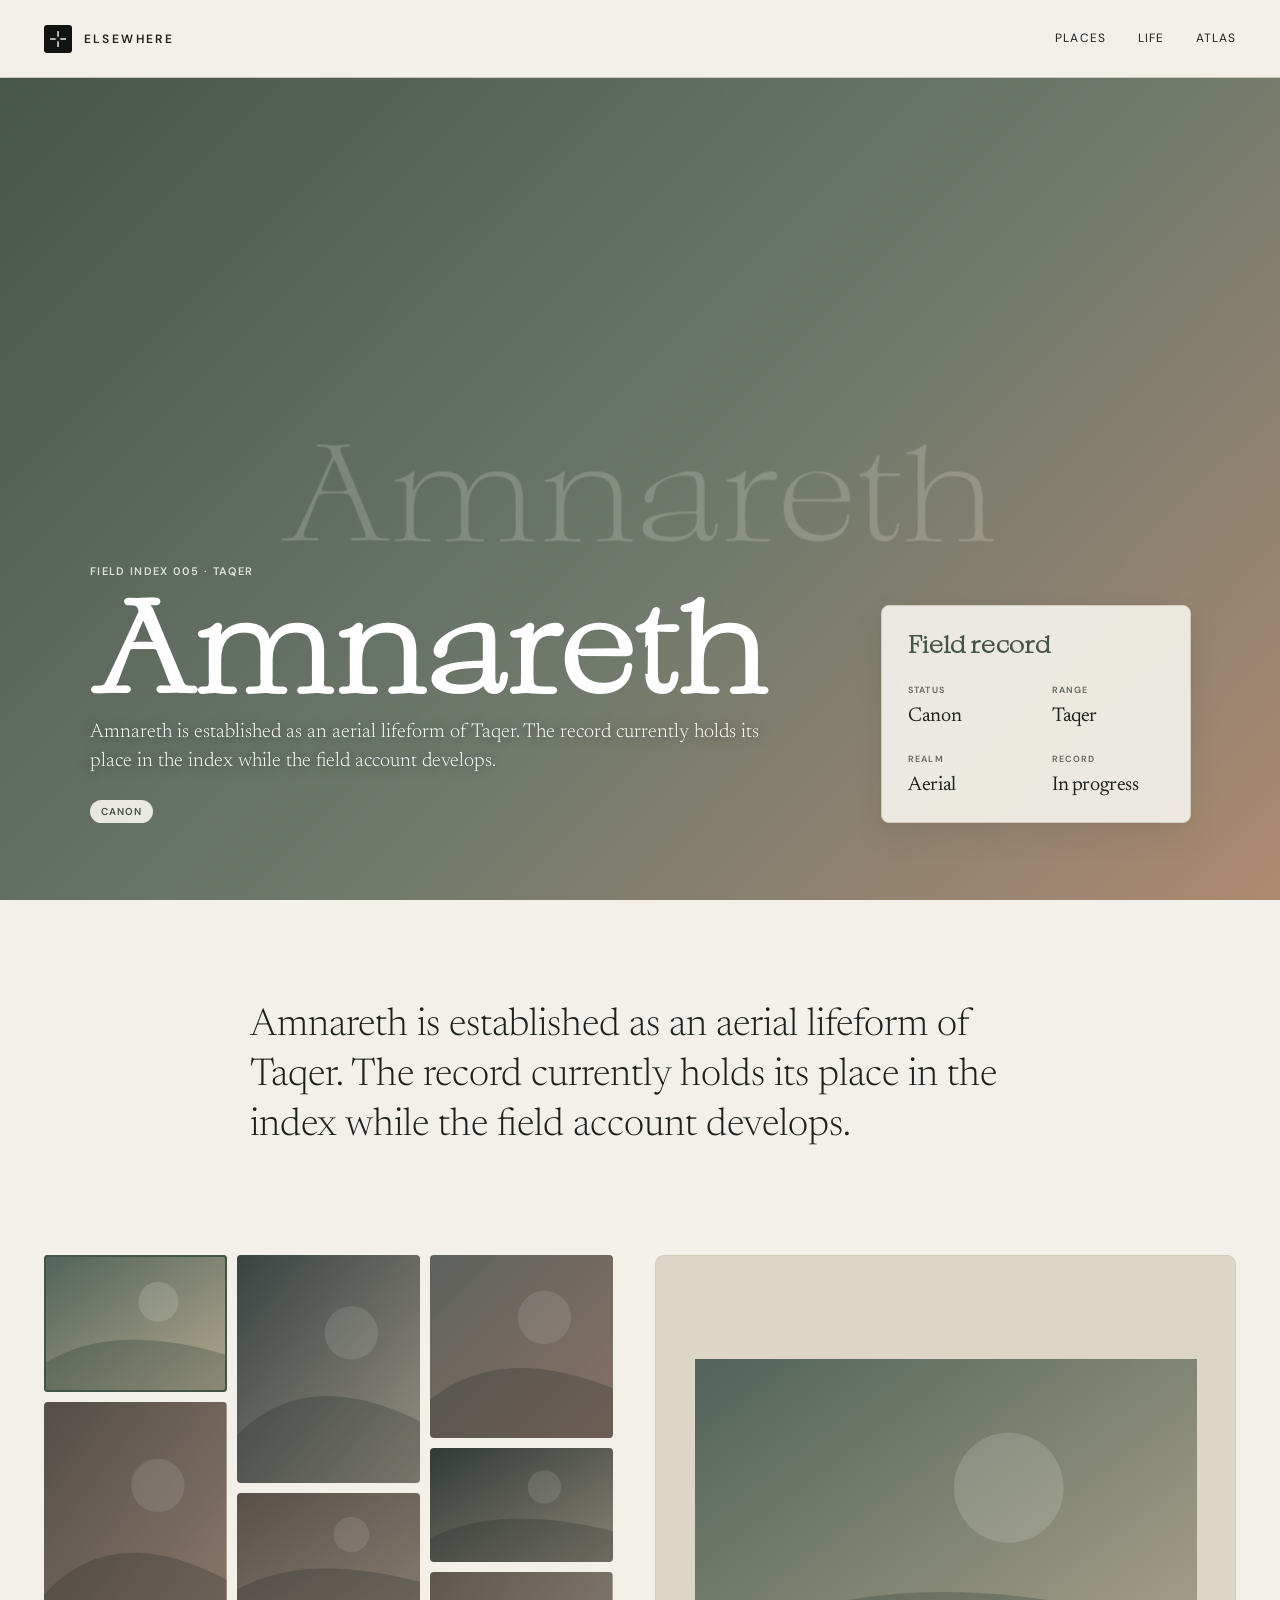
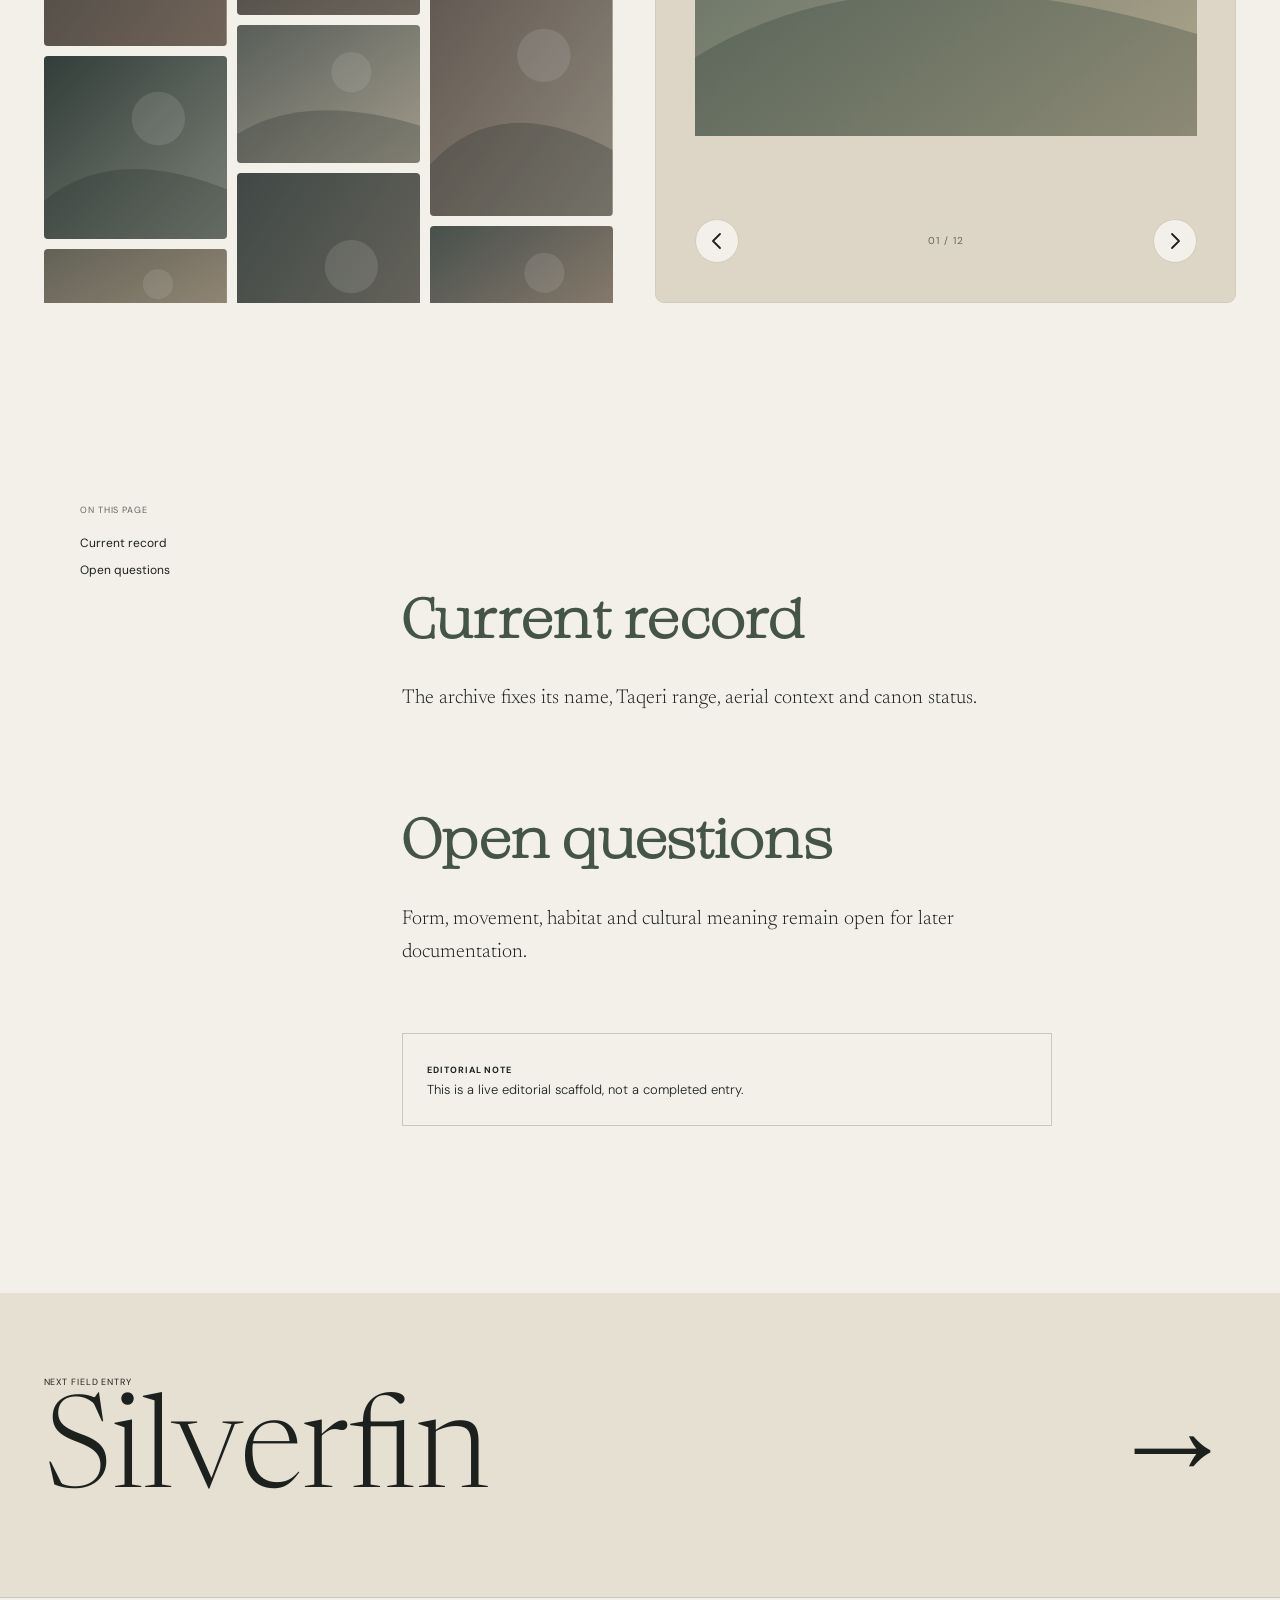
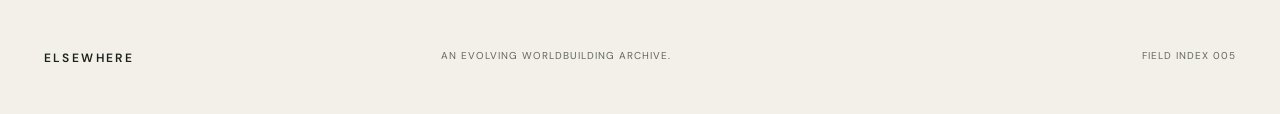
==== articles/amnareth.html @ e6b13671 "Populate Tharven image gallery" ====
<!doctype html><html lang="en"><head><meta charset="utf-8"><meta name="viewport" content="width=device-width, initial-scale=1"><meta name="description" content="Amnareth — a field entry from Elsewhere."><title>Amnareth — Elsewhere</title><link rel="stylesheet" href="../assets/styles.css?v=19"><script src="../assets/site.js?v=17" defer></script></head><body class="article-page"><header class="site-header"><a class="wordmark" href="../index.html" aria-label="Elsewhere home"><span class="wordmark-mark"><img src="../assets/images/elsewhere-coordinate-logo-dark.png" alt=""></span><span>Elsewhere</span></a><button class="menu-button" type="button" aria-expanded="false" aria-controls="site-nav">Explore</button><nav id="site-nav" aria-label="Primary navigation"><a href="../index.html#places">Places</a><a href="../index.html#life">Life</a><a href="../index.html#atlas">Atlas</a></nav></header><main><header class="article-hero"><div><p class="eyebrow">Field index 005 · Taqer</p><h1>Amnareth</h1><span class="record-status">Canon</span></div><dl class="article-facts"><div><dt>Status</dt><dd>Canon</dd></div><div><dt>Range</dt><dd>Taqer</dd></div><div><dt>Realm</dt><dd>Aerial</dd></div><div><dt>Record</dt><dd>In progress</dd></div></dl></header><figure class="article-lead article-lead--placeholder"><span>Amnareth</span></figure><article class="article-body"><aside class="article-toc"><p>On this page</p><a href="#record">Current record</a><a href="#open">Open questions</a></aside><div class="article-prose"><p class="lede">Amnareth is established as an aerial lifeform of Taqer. The record currently holds its place in the index while the field account develops.</p><h2 id="record">Current record</h2><p>The archive fixes its name, Taqeri range, aerial context and canon status.</p><h2 id="open">Open questions</h2><p>Form, movement, habitat and cultural meaning remain open for later documentation.</p><p class="editorial-note"><strong>Editorial note</strong><br>This is a live editorial scaffold, not a completed entry.</p></div></article><nav class="article-next" aria-label="Next article"><span>Next field entry</span><a href="silverfin.html">Silverfin <i>→</i></a></nav></main><footer><a class="wordmark" href="../index.html">Elsewhere</a><p>An evolving worldbuilding archive.</p><p>Field index 005</p></footer></body></html>
---- assets/styles.css ----
@import url('https://fonts.googleapis.com/css2?family=DM+Sans:wght@400;500;600&family=Newsreader:ital,opsz,wght@0,6..72,300;0,6..72,400;0,6..72,500;0,6..72,700;1,6..72,700&display=swap');

@font-face { font-family:'Aujournuit'; src:url('fonts/Aujournuit-Airy.woff2') format('woff2'); font-style:normal; font-weight:400; font-display:swap; }

:root { --paper:#f2f0e9; --ink:#1d211e; --muted:#62675f; --rule:#c8c8bd; --moss:#445447; --moss-card:#536458; --moss-border:#718076; --warm-white:#f4f1e8; --cream:#e6e0d2; --cream-border:#d2ccbd; --display:'Aujournuit', 'Newsreader', Georgia, serif; --serif:'Newsreader', Georgia, serif; --sans:'DM Sans', Arial, sans-serif; }
* { box-sizing:border-box; }
html { scroll-behavior:smooth; }
body { margin:0; background:var(--paper); color:var(--ink); font-family:var(--sans); font-size:15px; line-height:1.55; }
main { position:relative; isolation:isolate; }
main > section:not(.hero) { position:relative; z-index:1; }
a { color:inherit; text-decoration:none; }
img { width:100%; height:100%; object-fit:cover; display:block; }
.site-header { height:78px; display:flex; align-items:center; justify-content:space-between; padding:0 3.4vw; border-bottom:1px solid var(--rule); position:sticky; top:0; z-index:20; background:rgba(242,240,233,.94); backdrop-filter:blur(12px); -webkit-backdrop-filter:blur(12px); }
.wordmark { font:500 27px/1 var(--serif); letter-spacing:-.04em; }
.site-header .wordmark { display:inline-flex; align-items:center; gap:12px; font:600 12px/1 var(--sans); letter-spacing:.2em; text-transform:uppercase; }
.wordmark-mark { width:28px; height:28px; flex:none; border-radius:3px; overflow:hidden; }
.site-header .wordmark img { width:100%; height:100%; object-fit:cover; }
.site-header nav { display:flex; gap:2rem; font-size:12px; text-transform:uppercase; letter-spacing:.09em; }
.site-header nav a:hover { opacity:.55; }
.menu-button { display:none; background:none; border:0; font:500 12px var(--sans); text-transform:uppercase; letter-spacing:.08em; }
.hero { height:calc(100vh - 78px); display:grid; grid-template-columns:min(58vw, calc(66.6667vh - 52px)) 1fr; grid-template-rows:1fr auto; position:sticky; top:78px; z-index:0; }
.hero-image { grid-row:1 / 3; margin:0; height:calc(100vh - 78px); overflow:hidden; }
.hero-image img { object-position:center 52%; filter:saturate(.78) contrast(.95) blur(var(--hero-image-blur,0px)); transform:translate3d(0,var(--hero-image-y,0),0) scale(1.06); transform-origin:center; will-change:transform,filter; }
.hero-copy { padding:10vh 6vw 5vh; align-self:center; transform:translate3d(0,var(--hero-text-y,0),0); will-change:transform; }
.eyebrow,.section-number { font-size:11px; font-weight:600; letter-spacing:.12em; text-transform:uppercase; }
h1,h2,h3 { font-family:var(--display); font-weight:700; letter-spacing:normal; color:var(--moss); }
blockquote { font-family:var(--serif); font-weight:300; letter-spacing:-.035em; }
.hero h1 { font-size:clamp(58px,6.3vw,104px); line-height:.9; margin:.45em 0 .35em; }
.dek { font:300 clamp(20px,2vw,27px)/1.35 var(--serif); max-width:22em; color:#454b45; }
.text-link { display:inline-block; margin-top:1.5rem; padding-bottom:5px; border-bottom:1px solid currentColor; font-size:12px; text-transform:uppercase; letter-spacing:.09em; }
.text-link span { margin-left:1.5rem; }
.image-note { margin:0; position:absolute; bottom:25px; left:25px; color:#fff; font-size:10px; line-height:1.5; letter-spacing:.1em; text-transform:uppercase; text-shadow:0 1px 8px #0008; transform:translate3d(0,var(--hero-image-y,0),0); will-change:transform; }
.ruled-section { margin:0 3.4vw; border-top:1px solid var(--rule); isolation:isolate; }
.ruled-section::before { content:''; position:absolute; inset:0 -3.4vw; background:var(--paper); z-index:-1; }
.intro { padding:10vw 0; display:grid; grid-template-columns:1fr 2fr 1fr; gap:5vw; }
.intro { color:var(--warm-white); border-color:rgba(244,241,232,.25); }
.intro::before { background:var(--moss); }
.intro h2 { color:var(--warm-white); border-left:1px solid rgba(244,241,232,.35); padding-left:clamp(20px,2.2vw,36px); }
.intro .section-number { color:rgba(244,241,232,.68); }
.intro h2,.section-heading h2 { font-size:clamp(44px,5vw,76px); line-height:1; margin:0 0 2rem; }
.intro-copy p { max-width:36em; font:300 22px/1.5 var(--serif); }
.fact-list { align-self:start; position:sticky; top:110px; background:var(--cream); padding:30px; display:grid; gap:28px; border:1px solid var(--cream-border); border-radius:8px; box-shadow:0 12px 32px rgba(29,33,30,.08),0 2px 6px rgba(29,33,30,.04); }
.fact-list::before { content:'World in brief'; font-size:9px; font-weight:600; letter-spacing:.13em; text-transform:uppercase; color:var(--muted); margin-bottom:4px; }
.fact-list div { display:block; }
.fact-list span { display:block; color:var(--muted); font-size:9px; text-transform:uppercase; letter-spacing:.12em; margin-bottom:3px; }
.fact-list strong { display:block; font:400 25px/1.1 var(--serif); letter-spacing:-.025em; }
.intro .fact-list { background:var(--moss-card); border-color:var(--moss-border); box-shadow:0 16px 36px rgba(20,26,22,.24),0 2px 7px rgba(20,26,22,.14); }
.intro .fact-list::before,.intro .fact-list span { color:rgba(244,241,232,.65); }
.intro .fact-list strong { color:var(--warm-white); }
.places,.field-index { padding:8vw 0 10vw; }
.section-heading { display:grid; grid-template-columns:1fr 3fr; margin-bottom:5vw; }
.section-heading h2 { max-width:9em; }
.section-heading > h2,.section-heading-copy > h2 { border-left:1px solid var(--rule); padding-left:clamp(20px,2.2vw,36px); }
.section-heading-copy > p { max-width:38em; margin:0; color:var(--muted); font:300 19px/1.5 var(--serif); }
.place-grid { display:grid; grid-template-columns:1.15fr .85fr 1fr; gap:2vw; align-items:start; }
.place-card:nth-child(2) { margin-top:8vw; }
.place-card:nth-child(3) { margin-top:3vw; }
.placeholder-landscape,.placeholder-fauna { background-color:#8f9489; overflow:hidden; position:relative; }
.placeholder-landscape { aspect-ratio:4/5; }
.place-image { aspect-ratio:4/5; overflow:hidden; }
.place-image img { width:100%; height:100%; object-fit:cover; transition:transform .55s cubic-bezier(.22,.61,.36,1),filter .45s ease; }
.place-image--orra img { object-position:64% center; }
.place-image--taqer img { object-position:68% center; }
.place-image--namarain img { object-position:center; }
@media (hover:hover) {
  .place-card:is(:hover,:focus-within) .place-image img { transform:scale(1.05); }
  .place-grid:has(.place-card:is(:hover,:focus-within)) .place-card:not(:is(:hover,:focus-within)) .place-image img { filter:grayscale(1); }
}
.placeholder-landscape:after,.placeholder-fauna:after { content:'Image forthcoming'; position:absolute; right:13px; bottom:11px; color:#fff; font-size:9px; text-transform:uppercase; letter-spacing:.13em; }
.placeholder-landscape--coast { background:linear-gradient(165deg,#afb8b2 0 42%,#4d655e 43% 57%,#7d8b83 58% 64%,#3f5551 65%); }
.placeholder-landscape--flood { background:linear-gradient(175deg,#b5ad92 0 47%,#747c64 48% 58%,#a0a68b 59% 66%,#5d7069 67%); }
.placeholder-landscape--plateau { background:linear-gradient(160deg,#c3ab91 0 45%,#8b6049 46% 70%,#594a3e 71%); }
.card-meta { display:flex; justify-content:space-between; margin-top:14px; font-size:9px; text-transform:uppercase; letter-spacing:.12em; color:var(--muted); }
.place-card h3 { font-size:clamp(38px,4vw,58px); margin:.3em 0 .12em; }
.place-card p { color:var(--muted); max-width:30em; }
.feature { display:grid; grid-template-columns:1.4fr 1fr; min-height:78vh; margin:0; background:var(--paper); }
.feature::before { display:none; }
.feature-image { min-height:660px; overflow:hidden; }
.feature-image img { width:100%; height:100%; object-fit:cover; object-position:center; filter:blur(var(--feature-image-blur,6px)); transform:scale(1.02); transform-origin:center; will-change:filter; }
.feature-copy { padding:8vw 7vw; align-self:center; }
.feature h2 { font-size:clamp(70px,8vw,130px); line-height:.8; margin:.35em 0 .2em; }
.pronunciation { font:300 18px var(--serif); color:var(--muted); }
.pronunciation span { padding:0 .4em; }
.feature-copy > p:not(.eyebrow):not(.pronunciation) { font:300 21px/1.5 var(--serif); max-width:26em; }
.index-list { border-top:1px solid var(--ink); }
.index-list a { display:grid; grid-template-columns:54px 72px 1.2fr 1fr 70px; gap:1rem; padding:14px 0; border-bottom:1px solid var(--rule); align-items:center; }
.index-list a:hover strong { padding-left:10px; }
.index-list strong { font:400 34px/1 var(--display); transition:padding .2s; }
.index-list span,.index-list i { font-size:10px; text-transform:uppercase; letter-spacing:.1em; color:var(--muted); font-style:normal; }
.index-list .index-thumb { width:72px; aspect-ratio:4/3; overflow:hidden; border:1px solid var(--cream-border); border-radius:3px; background:var(--cream); }
.index-list .index-thumb img { display:block; width:100%; height:100%; object-fit:cover; object-position:center; }
.index-list .index-thumb--placeholder { background:linear-gradient(135deg,rgba(63,79,67,.14),rgba(63,79,67,.035) 52%,rgba(183,102,73,.11)); }
.index-list i { text-align:right; }
.index-list .status { justify-self:end; display:inline-flex; align-items:center; justify-content:center; min-width:62px; padding:6px 10px 5px; border-radius:999px; color:var(--warm-white); font-size:9px; font-weight:600; line-height:1; letter-spacing:.1em; }
.status--canon { background:var(--moss); }
.status--beta { background:#b76649; }
.quote-section { background:var(--moss); color:#f3f0e7; text-align:center; padding:14vw 10vw; }
.quote-section blockquote { font-size:clamp(42px,6vw,84px); line-height:1.04; max-width:15em; margin:0 auto; }
.quote-section p { margin-top:3rem; font-size:10px; text-transform:uppercase; letter-spacing:.14em; opacity:.6; }
footer { position:relative; z-index:2; padding:50px 3.4vw; border-top:1px solid var(--rule); display:grid; grid-template-columns:1fr 1fr 1fr; align-items:end; background:var(--paper); }
footer .wordmark { font:600 12px/1 var(--sans); letter-spacing:.2em; text-transform:uppercase; }
footer p { margin:0; font-size:10px; text-transform:uppercase; letter-spacing:.1em; color:var(--muted); }
footer p:last-child { text-align:right; }

.article-hero { padding:9vw 12vw 5vw; display:grid; grid-template-columns:minmax(0,1.7fr) minmax(260px,1fr); align-items:end; gap:6vw; }
.article-hero h1 { margin:.1em 0 0; font-size:clamp(76px,9vw,146px); line-height:.82; }
.article-facts { margin:0; padding:26px; display:grid; grid-template-columns:repeat(2,minmax(0,1fr)); gap:26px 32px; background:var(--cream); border:1px solid var(--cream-border); border-radius:8px; box-shadow:0 12px 32px rgba(29,33,30,.08),0 2px 6px rgba(29,33,30,.04); }
.article-facts::before { content:'Field record'; grid-column:1 / -1; margin-bottom:2px; color:var(--moss); font:700 24px/1 var(--display); letter-spacing:normal; text-transform:none; }
.article-facts div { min-height:0; padding:0; display:flex; flex-direction:column; gap:7px; }
.article-facts dt { color:var(--muted); font-size:9px; font-weight:600; letter-spacing:.12em; text-transform:uppercase; }
.article-facts dd { margin:0; font:400 20px/1.1 var(--serif); letter-spacing:-.02em; }
.article-lead { position:relative; margin:0 3.4vw; height:auto; aspect-ratio:3/2; overflow:hidden; }
.article-lead img { width:100%; height:100%; object-fit:cover; }
.article-lead figcaption { position:absolute; left:15px; bottom:12px; color:#fff; text-transform:uppercase; font-size:9px; letter-spacing:.12em; }
.article-page main > .creature-hero { position:sticky; top:78px; z-index:0; height:calc(100vh - 78px); min-height:calc(100vh - 78px); overflow:hidden; background:var(--moss); color:#fff; }
.creature-hero .article-lead { position:absolute; inset:0; width:100%; height:100%; margin:0; aspect-ratio:auto; }
.creature-hero .article-lead img { filter:brightness(.58) saturate(.84) blur(var(--creature-image-blur,0px)); transform:translate3d(0,var(--creature-image-y,0),0) scale(1.06); transform-origin:center; will-change:transform,filter; }
.creature-hero .article-lead--placeholder { min-height:0; filter:blur(var(--creature-image-blur,0px)); transform:translate3d(0,var(--creature-image-y,0),0) scale(1.06); will-change:transform,filter; }
.creature-hero .article-lead figcaption { left:auto; right:3.4vw; bottom:20px; z-index:2; text-shadow:0 1px 8px #0008; }
.creature-hero .article-hero { position:absolute; inset:auto 7vw 6vw; z-index:2; padding:0; grid-template-columns:minmax(0,1.5fr) minmax(260px,.65fr); color:#fff; transform:translate3d(0,var(--creature-text-y,0),0); will-change:transform; }
.creature-hero .article-hero h1 { color:#fff; font-size:clamp(76px,10vw,160px); }
.creature-hero .article-hero .eyebrow { color:inherit; opacity:.8; }
.creature-hero .record-status { background:rgba(242,240,233,.94); color:var(--moss); }
.creature-hero .record-status--beta { background:#b76649; color:#fff; }
.creature-summary { max-width:38em; margin:1.25rem 0 0; font:300 20px/1.45 var(--serif); text-shadow:0 1px 12px #0008; }
.creature-hero .article-facts { background:rgba(242,240,233,.94); color:var(--ink); backdrop-filter:blur(12px); -webkit-backdrop-filter:blur(12px); }
.article-introduction { position:relative; z-index:1; padding:8vw 3.4vw 2vw; background:var(--paper); }
.article-introduction .lede { max-width:780px; margin:0 auto; text-align:left; font:300 clamp(28px,3vw,44px)/1.3 var(--serif); }
.sr-only { position:absolute!important; width:1px!important; height:1px!important; padding:0!important; margin:-1px!important; overflow:hidden!important; clip:rect(0,0,0,0)!important; white-space:nowrap!important; border:0!important; }
.article-gallery { position:relative; z-index:1; padding:6vw 3.4vw; background:var(--paper); }
.gallery-browser { height:min(72vh,760px); min-height:520px; display:grid; grid-template-columns:minmax(0,1fr) minmax(0,1fr); gap:2.4vw; }
.gallery-thumbnails { height:100%; padding-right:12px; overflow-x:hidden; overflow-y:auto; overscroll-behavior:contain; scrollbar-width:thin; scrollbar-color:var(--rule) transparent; }
.gallery-thumbnails-inner { columns:3 120px; column-gap:10px; }
.gallery-thumb { position:relative; width:100%; margin:0 0 10px; padding:0; display:block; break-inside:avoid; overflow:hidden; border:0; border-radius:4px; background:var(--cream); cursor:pointer; }
.gallery-thumb img { width:100%; height:auto; display:block; transition:filter .25s ease,transform .35s ease; }
.gallery-thumb[aria-pressed="false"] img { filter:saturate(.55) brightness(.84); }
.gallery-thumb[aria-pressed="true"] { outline:2px solid var(--moss); outline-offset:-2px; }
.gallery-thumb:hover img { filter:none; transform:scale(1.025); }
.gallery-thumb:focus-visible,.gallery-stage figcaption button:focus-visible { outline:2px solid var(--ink); outline-offset:2px; }
.gallery-stage { min-width:0; height:100%; margin:0; padding:clamp(18px,3vw,42px); display:grid; grid-template-rows:minmax(0,1fr) auto; gap:18px; overflow:hidden; border:1px solid var(--cream-border); border-radius:9px; background:#ddd6c6; }
.gallery-stage-image { min-height:0; display:flex; align-items:center; justify-content:center; overflow:hidden; }
.gallery-stage-image img { width:100%; height:100%; object-fit:contain; }
.gallery-stage figcaption { min-width:0; width:100%; display:grid; grid-template-columns:1fr auto 1fr; align-items:center; font-size:10px; letter-spacing:.1em; text-transform:uppercase; }
.gallery-position { justify-self:center; color:var(--muted); font-variant-numeric:tabular-nums; }
.gallery-stage figcaption button { width:44px; height:44px; padding:0; display:grid; place-items:center; border:1px solid var(--cream-border); border-radius:50%; background:var(--paper); color:var(--ink); cursor:pointer; }
.gallery-stage figcaption button:last-child { justify-self:end; }
.gallery-stage figcaption button svg { width:24px; height:24px; display:block; fill:none; stroke:currentColor; stroke-width:1.8; stroke-linecap:round; stroke-linejoin:round; }
.gallery-stage figcaption button:hover { background:var(--moss); color:#fff; }
.article-body { position:relative; z-index:1; max-width:none; margin:0; padding:9vw max(3vw,calc((100vw - 1120px)/2)) 12vw; display:grid; grid-template-columns:220px minmax(0,650px); gap:8vw; background:var(--paper); }
.article-toc { position:sticky; top:110px; align-self:start; display:flex; flex-direction:column; gap:.5rem; font-size:12px; }
.article-toc p { text-transform:uppercase; letter-spacing:.1em; font-size:9px; color:var(--muted); }
.article-prose { font:300 20px/1.65 var(--serif); }
.article-prose .lede { font-size:32px; line-height:1.35; }
.article-prose h2 { font-size:55px; margin:1.4em 0 .25em; }
.article-prose h3 { margin:2.2em 0 .35em; font:700 28px/1.1 var(--display); color:var(--moss); }
.article-prose ul { margin:1.2em 0 2em; padding-left:1.2em; }
.article-prose li { margin:.45em 0; }
.article-prose .pull-quote { margin:2.2em 0; padding-left:1.1em; border-left:1px solid var(--moss); font-size:32px; line-height:1.3; }

@media (prefers-reduced-motion:no-preference) {
  @view-transition { navigation:auto; }
  .index-list a[href^="articles/tharven.html"] .index-thumb img,
  .article-lead img { view-transition-name:tharven-image; }
  .index-list a[href^="articles/tharven.html"] strong,
  .article-hero h1 { view-transition-name:tharven-title; }
  .place-card--orra .place-image img,.place-page--orra .region-hero > img { view-transition-name:orra-image; }
  .place-card--orra h3,.place-page--orra .region-hero h1 { view-transition-name:orra-title; }
  .place-card--orra a > p,.place-page--orra .region-hero-copy > p:last-child { view-transition-name:orra-description; }
  .place-card--taqer .place-image img,.place-page--taqer .region-hero > img { view-transition-name:taqer-image; }
  .place-card--taqer h3,.place-page--taqer .region-hero h1 { view-transition-name:taqer-title; }
  .place-card--taqer a > p,.place-page--taqer .region-hero-copy > p:last-child { view-transition-name:taqer-description; }
  .place-card--namarain .place-image img,.place-page--namarain .region-hero > img { view-transition-name:namarain-image; }
  .place-card--namarain h3,.place-page--namarain .region-hero h1 { view-transition-name:namarain-title; }
  .place-card--namarain a > p,.place-page--namarain .region-hero-copy > p:last-child { view-transition-name:namarain-description; }
  ::view-transition-group(tharven-image) { animation-duration:.72s; animation-timing-function:cubic-bezier(.22,.72,.18,1); }
  ::view-transition-group(tharven-title) { animation-duration:.58s; animation-timing-function:cubic-bezier(.22,.72,.18,1); }
  ::view-transition-group(orra-image),::view-transition-group(taqer-image),::view-transition-group(namarain-image) { animation-duration:.82s; animation-timing-function:cubic-bezier(.22,.72,.18,1); }
  ::view-transition-group(orra-title),::view-transition-group(taqer-title),::view-transition-group(namarain-title) { animation-duration:.72s; animation-timing-function:cubic-bezier(.22,.72,.18,1); }
  ::view-transition-group(orra-description),::view-transition-group(taqer-description),::view-transition-group(namarain-description) { animation-duration:.64s; animation-timing-function:cubic-bezier(.22,.72,.18,1); }
  ::view-transition-old(root),::view-transition-new(root) { animation-duration:.38s; }
}
.article-prose blockquote { margin:2.5em 0; padding:0 0 0 1.2em; border-left:1px solid var(--ink); font-size:36px; line-height:1.25; }
.editorial-note { margin-top:4rem; padding:24px; border:1px solid var(--rule); font-family:var(--sans); font-size:13px; }
.editorial-note strong { text-transform:uppercase; letter-spacing:.1em; font-size:9px; }
.article-next { position:relative; z-index:1; padding:6vw 3.4vw; background:var(--cream); }
.article-next > span { text-transform:uppercase; letter-spacing:.1em; font-size:9px; }
.article-next a { display:flex; justify-content:space-between; font:300 clamp(60px,10vw,140px)/1 var(--serif); }
.article-next i { font-style:normal; }
.region-hero { position:sticky; top:78px; z-index:0; height:calc(100vh - 78px); min-height:calc(100vh - 78px); margin:0; overflow:hidden; background:var(--moss); color:var(--warm-white); }
.region-hero img { position:absolute; inset:0; filter:brightness(.62) saturate(.84) blur(var(--region-image-blur,0px)); transform:translate3d(0,var(--region-image-y,0),0) scale(1.06); transform-origin:center; will-change:transform,filter; }
.region-hero-copy { position:absolute; inset:auto 8vw 8vw; z-index:1; max-width:950px; color:#fff; transform:translate3d(0,var(--region-text-y,0),0); will-change:transform; }
.region-hero .eyebrow { color:inherit; opacity:.78; }
.region-hero h1 { margin:.08em 0 .16em; color:#fff; font-size:clamp(90px,15vw,220px); line-height:.78; }
.region-hero p:last-child { max-width:34em; font:300 22px/1.45 var(--serif); }
.region-body { position:relative; z-index:1; padding:9vw 8vw 12vw; background:var(--paper); }
.region-intro { display:grid; grid-template-columns:minmax(0,1.4fr) minmax(240px,.6fr); gap:9vw; align-items:start; }
.region-intro > div > p { max-width:35em; font:300 27px/1.5 var(--serif); }
.region-notes { padding:28px; border:1px solid var(--cream-border); border-radius:8px; background:var(--cream); box-shadow:0 12px 32px rgba(29,33,30,.06); }
.region-notes h2 { margin:0 0 1.2rem; font-size:30px; }
.region-notes dl { margin:0; display:grid; gap:1rem; }
.region-notes div { display:grid; grid-template-columns:100px 1fr; gap:1rem; }
.region-notes dt { color:var(--muted); font-size:10px; font-weight:600; letter-spacing:.1em; text-transform:uppercase; }
.region-notes dd { margin:0; font-family:var(--serif); font-size:18px; }
.region-index { margin-top:10vw; }
.region-index > p { font-size:10px; font-weight:600; letter-spacing:.12em; text-transform:uppercase; }
.region-index h2 { max-width:10em; margin:.2em 0 .7em; font-size:clamp(60px,8vw,120px); line-height:.85; }
.region-index-list { border-top:1px solid var(--ink); }
.region-index-list a { display:grid; grid-template-columns:70px 1fr auto; gap:1rem; align-items:center; padding:22px 0; border-bottom:1px solid var(--rule); }
.region-index-list strong { font:400 34px/1 var(--display); }
.region-index-list span { color:var(--muted); font-size:10px; letter-spacing:.1em; text-transform:uppercase; }
.region-feature { margin:9vw 0 0; display:grid; grid-template-columns:minmax(0,1.25fr) minmax(260px,.75fr); gap:5vw; align-items:center; }
.region-feature--reverse { grid-template-columns:minmax(260px,.75fr) minmax(0,1.25fr); }
.region-feature figure { margin:0; overflow:hidden; }
.region-feature img { width:100%; aspect-ratio:4/3; object-fit:cover; }
.region-feature h2 { margin:.15em 0 .35em; font-size:clamp(52px,7vw,105px); line-height:.88; }
.region-feature p { font:300 21px/1.55 var(--serif); }
.region-kicker { color:var(--muted); font:600 10px/1 var(--sans)!important; letter-spacing:.12em; text-transform:uppercase; }
.region-stat-grid { margin-top:3rem; display:grid; grid-template-columns:repeat(3,minmax(0,1fr)); border-top:1px solid var(--ink); }
.region-stat-grid div { padding:18px 12px 18px 0; border-bottom:1px solid var(--rule); }
.region-stat-grid span { display:block; color:var(--muted); font-size:10px; letter-spacing:.1em; text-transform:uppercase; }
.region-stat-grid strong { display:block; margin-top:.45rem; font:400 25px/1.1 var(--serif); }
.article-lead--placeholder { display:grid; place-items:center; min-height:46vw; background:linear-gradient(135deg,var(--moss),#6f7a6d 55%,#b28b72); color:var(--warm-white); }
.article-lead--placeholder span { font:400 clamp(54px,10vw,150px)/1 var(--display); opacity:.2; }
.record-status { display:inline-flex; margin-top:1.5rem; padding:7px 11px 6px; border-radius:999px; background:var(--moss); color:var(--warm-white); font:600 10px/1 var(--sans); letter-spacing:.1em; text-transform:uppercase; }
.record-status--beta { background:#b76649; }

@media (max-width:800px) {
  .site-header { height:64px; }
  .menu-button { display:block; }
  .site-header nav { display:none; position:absolute; top:64px; left:0; right:0; padding:25px 3.4vw; background:var(--paper); border-bottom:1px solid var(--rule); flex-direction:column; }
  .site-header nav.is-open { display:flex; }
  .hero { display:block; height:auto; top:64px; }
  .hero-image { height:62vh; min-height:470px; }
  .hero-image img,.hero-copy,.image-note { transform:none; will-change:auto; }
  .hero-image img { filter:saturate(.78) contrast(.95); }
  .hero-copy { padding:12vw 6vw 16vw; }
  .hero h1 { font-size:58px; }
  .image-note { top:calc(62vh - 55px); bottom:auto; }
  .intro,.section-heading,.feature,.article-hero,.article-body,.region-intro,.region-feature,.region-feature--reverse { grid-template-columns:1fr; }
  .intro { padding:18vw 0; }
  .intro .section-number { margin-bottom:2rem; }
  .fact-list { margin-top:3rem; }
  .fact-list { position:static; }
  .place-grid { grid-template-columns:1fr; gap:12vw; }
  .place-card:nth-child(n) { margin-top:0; }
  .placeholder-landscape,.place-image { aspect-ratio:4/4.5; }
  .feature-image { min-height:80vw; }
  .feature-image img { filter:none; transform:none; will-change:auto; }
  .feature-copy { padding:18vw 7vw; }
  .feature h2 { font-size:75px; }
  .index-list a { grid-template-columns:32px 56px 1fr auto; gap:.75rem; }
  .index-list .index-thumb { width:56px; }
  .index-list .index-meta { display:none; }
  .index-list strong { font-size:25px; }
  footer { grid-template-columns:1fr; gap:20px; }
  footer p:last-child { text-align:left; }
  .article-hero { padding:18vw 6vw 12vw; }
  .article-hero h1 { font-size:25vw; }
  .article-lead { height:auto; }
  .article-page main > .creature-hero { position:relative; top:auto; height:calc(100svh - 64px); min-height:680px; }
  .creature-hero .article-lead { height:100%; }
  .creature-hero .article-lead img,.creature-hero .article-lead--placeholder,.creature-hero .article-hero { transform:none; will-change:auto; }
  .creature-hero .article-lead img { filter:brightness(.58) saturate(.84); }
  .creature-hero .article-hero { inset:auto 6vw 7vw; padding:0; gap:1.5rem; }
  .creature-hero .article-hero h1 { font-size:21vw; }
  .creature-summary { font-size:17px; }
  .creature-hero .article-facts { padding:18px; gap:16px; }
  .article-introduction { padding:14vw 6vw 4vw; }
  .article-introduction .lede { font-size:28px; }
  .article-gallery { padding:12vw 6vw 16vw; }
  .gallery-browser { height:auto; min-height:0; grid-template-columns:1fr; }
  .gallery-thumbnails { height:38vh; order:2; }
  .gallery-thumbnails-inner { columns:4 90px; }
  .gallery-stage { height:58vh; min-height:420px; }
  .article-body { padding:15vw 7vw 22vw; }
  .article-toc { position:static; border-bottom:1px solid var(--rule); padding-bottom:2rem; }
  .article-prose .lede { font-size:27px; }
  .article-next { padding:12vw 6vw; }
  .region-hero { position:relative; top:auto; height:72vh; min-height:72vh; }
  .region-hero img,.region-hero-copy { transform:none; will-change:auto; }
  .region-hero img { filter:brightness(.62) saturate(.84); }
  .region-hero-copy { inset:auto 6vw 10vw; }
  .region-hero h1 { font-size:25vw; }
  .region-body { padding:16vw 7vw 22vw; }
  .region-feature--reverse figure { order:-1; }
  .region-stat-grid { grid-template-columns:1fr; }
  .region-index-list a { grid-template-columns:42px 1fr; }
  .region-index-list a span:last-child { display:none; }
}

@media (prefers-reduced-motion:reduce) { html { scroll-behavior:auto; } * { transition:none!important; } .hero-image img,.hero-copy,.image-note,.region-hero img,.region-hero-copy,.creature-hero .article-lead img,.creature-hero .article-lead--placeholder,.creature-hero .article-hero { transform:none!important; will-change:auto; } .hero-image img { filter:saturate(.78) contrast(.95)!important; } .region-hero img { filter:brightness(.62) saturate(.84)!important; } .creature-hero .article-lead img { filter:brightness(.58) saturate(.84)!important; } .feature-image img { filter:none!important; will-change:auto; } }
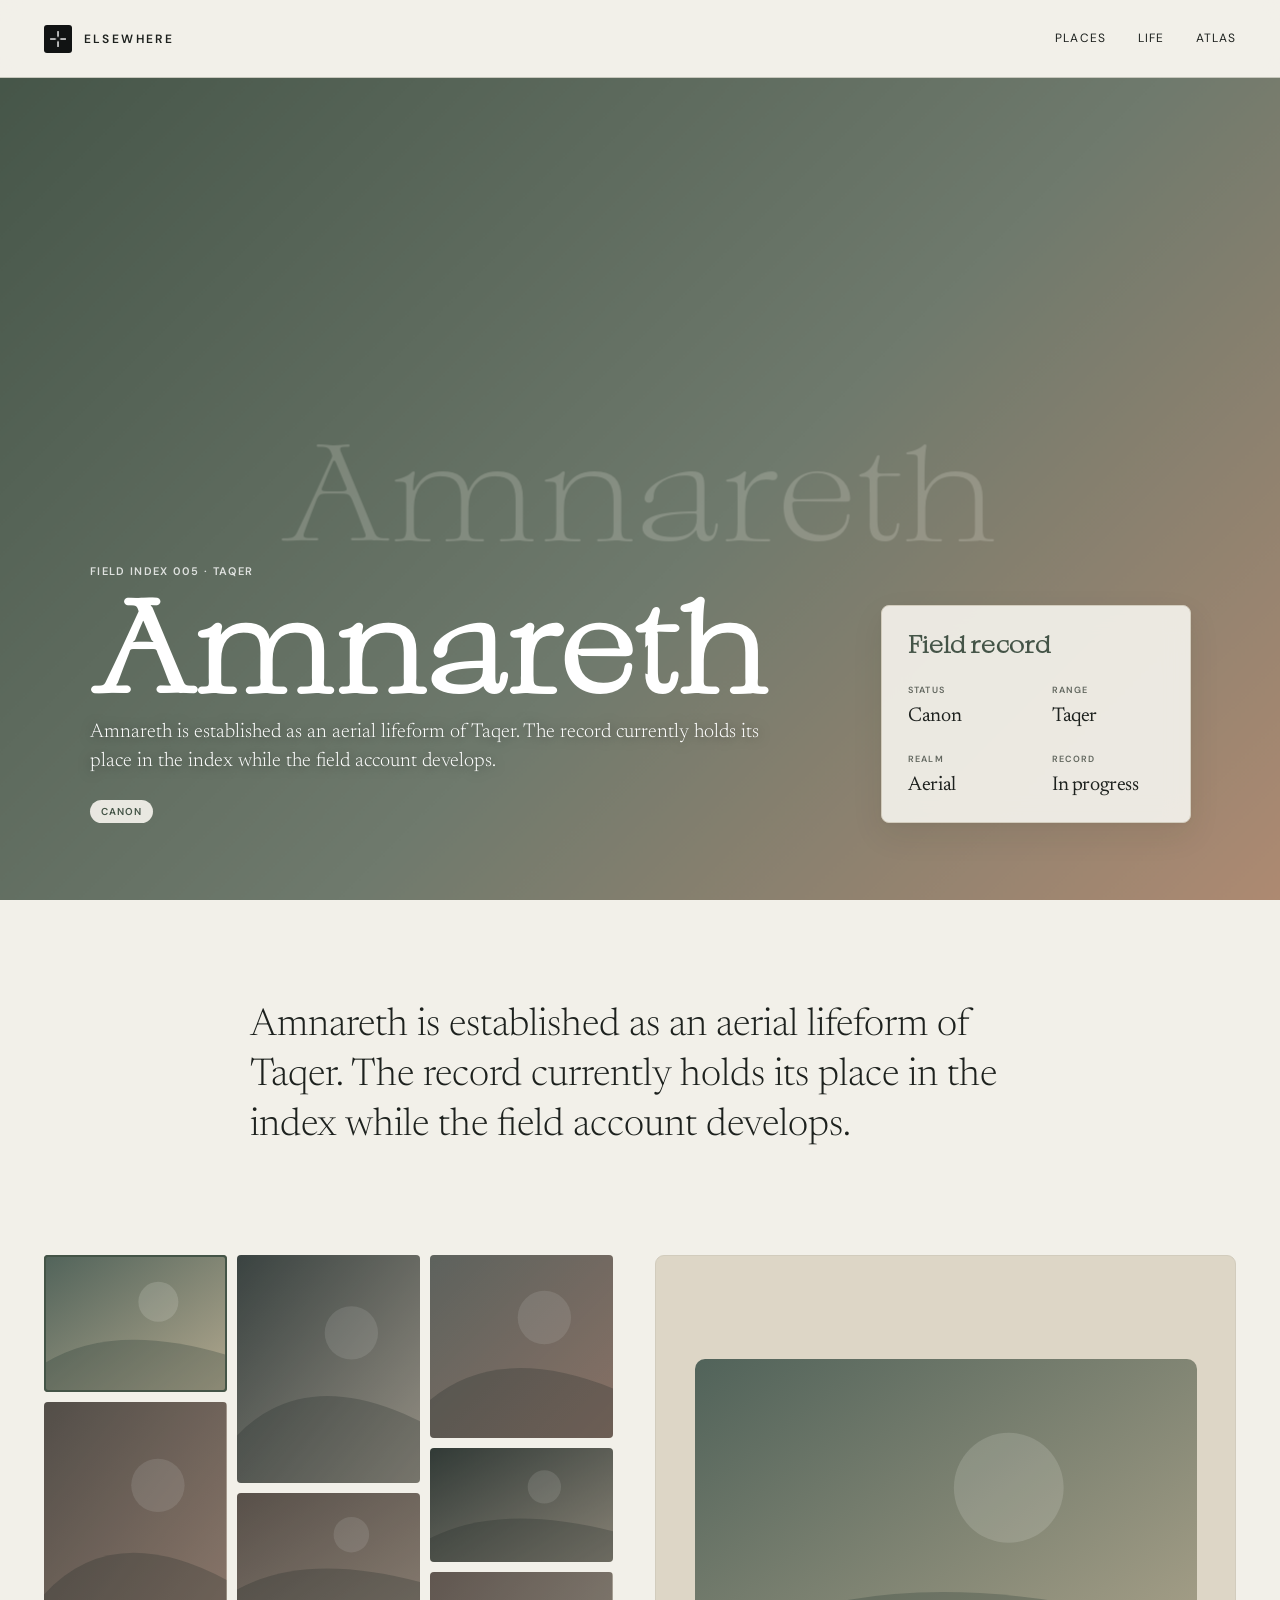
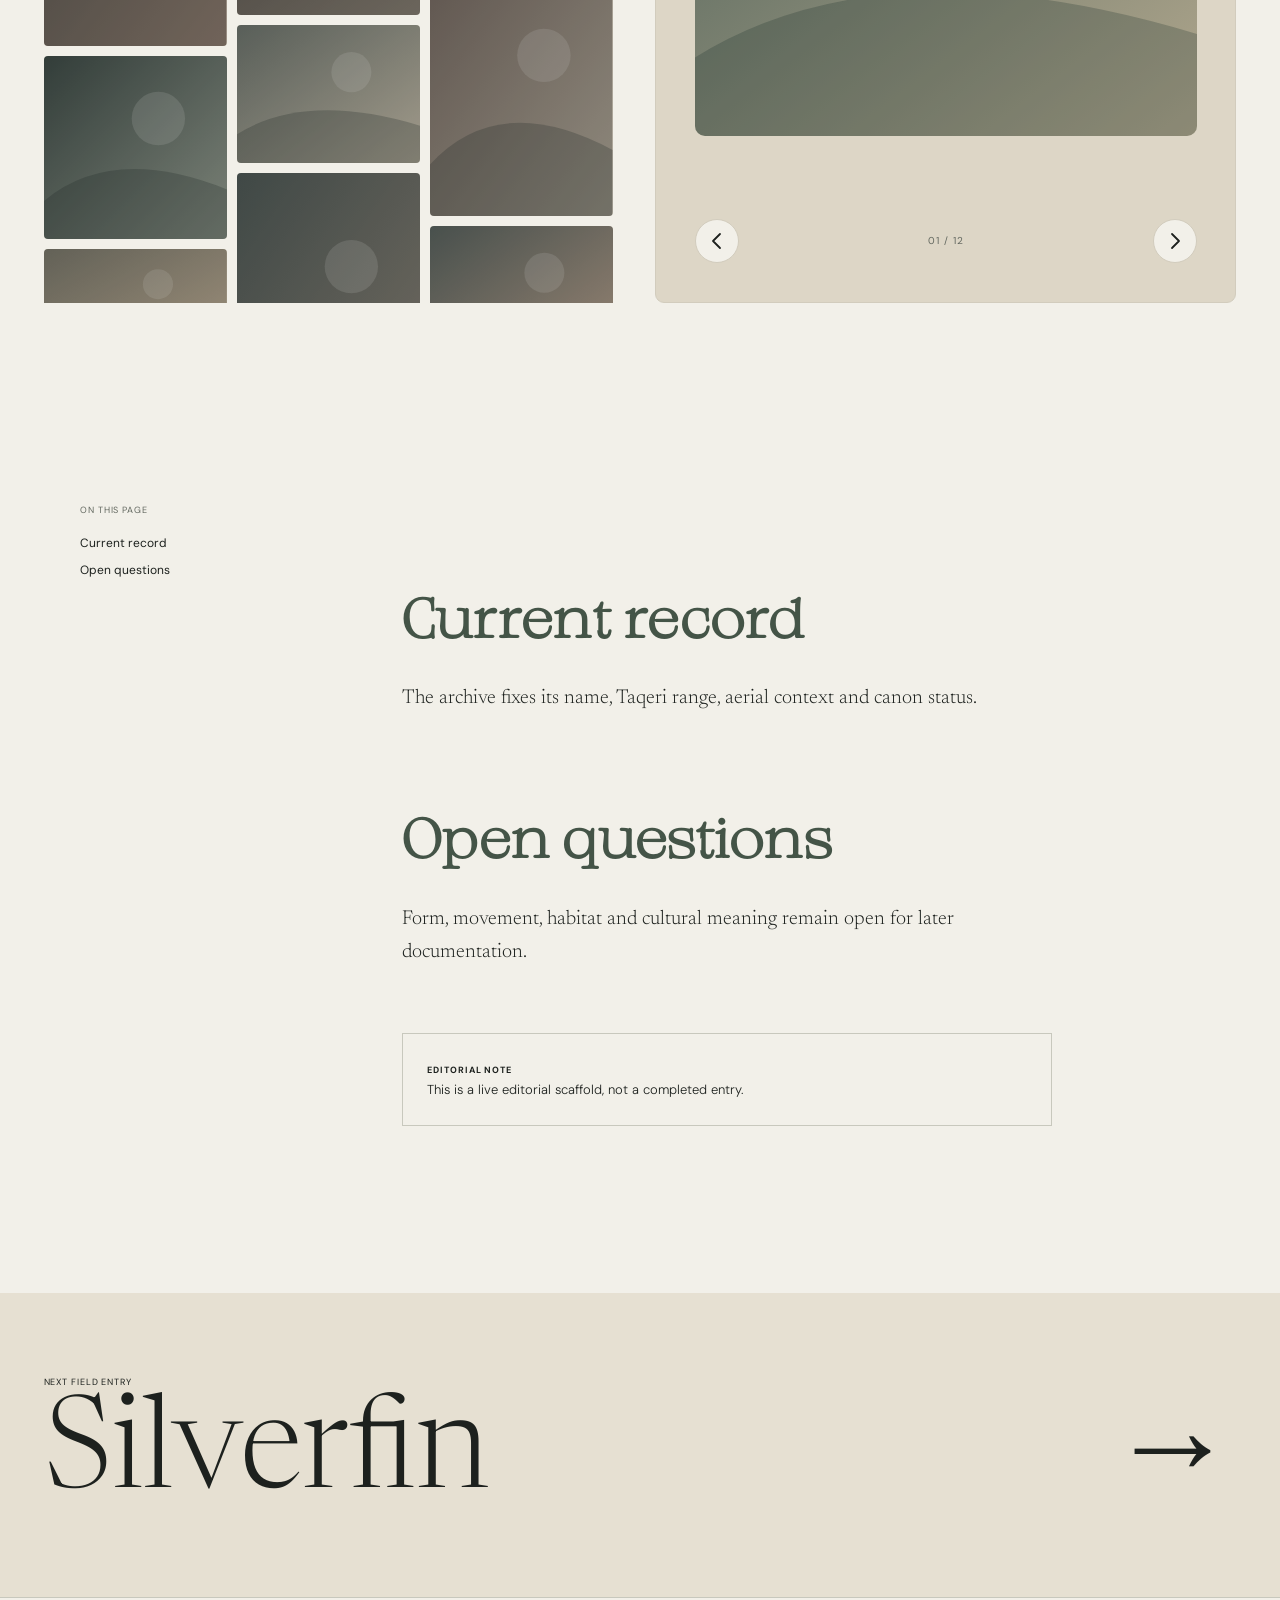
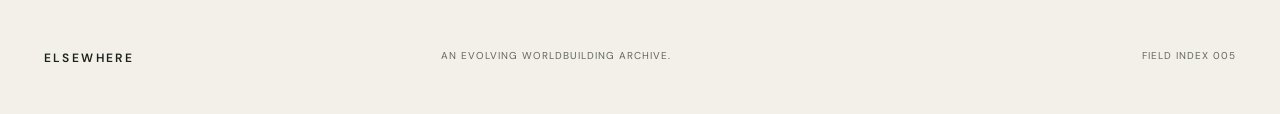
==== commit b487f397: "Remove gallery swap animation" ====
--- a/articles/amnareth.html
+++ b/articles/amnareth.html
@@ -1 +1 @@
-<!doctype html><html lang="en"><head><meta charset="utf-8"><meta name="viewport" content="width=device-width, initial-scale=1"><meta name="description" content="Amnareth — a field entry from Elsewhere."><title>Amnareth — Elsewhere</title><link rel="stylesheet" href="../assets/styles.css?v=19"><script src="../assets/site.js?v=17" defer></script></head><body class="article-page"><header class="site-header"><a class="wordmark" href="../index.html" aria-label="Elsewhere home"><span class="wordmark-mark"><img src="../assets/images/elsewhere-coordinate-logo-dark.png" alt=""></span><span>Elsewhere</span></a><button class="menu-button" type="button" aria-expanded="false" aria-controls="site-nav">Explore</button><nav id="site-nav" aria-label="Primary navigation"><a href="../index.html#places">Places</a><a href="../index.html#life">Life</a><a href="../index.html#atlas">Atlas</a></nav></header><main><header class="article-hero"><div><p class="eyebrow">Field index 005 · Taqer</p><h1>Amnareth</h1><span class="record-status">Canon</span></div><dl class="article-facts"><div><dt>Status</dt><dd>Canon</dd></div><div><dt>Range</dt><dd>Taqer</dd></div><div><dt>Realm</dt><dd>Aerial</dd></div><div><dt>Record</dt><dd>In progress</dd></div></dl></header><figure class="article-lead article-lead--placeholder"><span>Amnareth</span></figure><article class="article-body"><aside class="article-toc"><p>On this page</p><a href="#record">Current record</a><a href="#open">Open questions</a></aside><div class="article-prose"><p class="lede">Amnareth is established as an aerial lifeform of Taqer. The record currently holds its place in the index while the field account develops.</p><h2 id="record">Current record</h2><p>The archive fixes its name, Taqeri range, aerial context and canon status.</p><h2 id="open">Open questions</h2><p>Form, movement, habitat and cultural meaning remain open for later documentation.</p><p class="editorial-note"><strong>Editorial note</strong><br>This is a live editorial scaffold, not a completed entry.</p></div></article><nav class="article-next" aria-label="Next article"><span>Next field entry</span><a href="silverfin.html">Silverfin <i>→</i></a></nav></main><footer><a class="wordmark" href="../index.html">Elsewhere</a><p>An evolving worldbuilding archive.</p><p>Field index 005</p></footer></body></html>
+<!doctype html><html lang="en"><head><meta charset="utf-8"><meta name="viewport" content="width=device-width, initial-scale=1"><meta name="description" content="Amnareth — a field entry from Elsewhere."><title>Amnareth — Elsewhere</title><link rel="stylesheet" href="../assets/styles.css?v=21"><script src="../assets/site.js?v=19" defer></script></head><body class="article-page"><header class="site-header"><a class="wordmark" href="../index.html" aria-label="Elsewhere home"><span class="wordmark-mark"><img src="../assets/images/elsewhere-coordinate-logo-dark.png" alt=""></span><span>Elsewhere</span></a><button class="menu-button" type="button" aria-expanded="false" aria-controls="site-nav">Explore</button><nav id="site-nav" aria-label="Primary navigation"><a href="../index.html#places">Places</a><a href="../index.html#life">Life</a><a href="../index.html#atlas">Atlas</a></nav></header><main><header class="article-hero"><div><p class="eyebrow">Field index 005 · Taqer</p><h1>Amnareth</h1><span class="record-status">Canon</span></div><dl class="article-facts"><div><dt>Status</dt><dd>Canon</dd></div><div><dt>Range</dt><dd>Taqer</dd></div><div><dt>Realm</dt><dd>Aerial</dd></div><div><dt>Record</dt><dd>In progress</dd></div></dl></header><figure class="article-lead article-lead--placeholder"><span>Amnareth</span></figure><article class="article-body"><aside class="article-toc"><p>On this page</p><a href="#record">Current record</a><a href="#open">Open questions</a></aside><div class="article-prose"><p class="lede">Amnareth is established as an aerial lifeform of Taqer. The record currently holds its place in the index while the field account develops.</p><h2 id="record">Current record</h2><p>The archive fixes its name, Taqeri range, aerial context and canon status.</p><h2 id="open">Open questions</h2><p>Form, movement, habitat and cultural meaning remain open for later documentation.</p><p class="editorial-note"><strong>Editorial note</strong><br>This is a live editorial scaffold, not a completed entry.</p></div></article><nav class="article-next" aria-label="Next article"><span>Next field entry</span><a href="silverfin.html">Silverfin <i>→</i></a></nav></main><footer><a class="wordmark" href="../index.html">Elsewhere</a><p>An evolving worldbuilding archive.</p><p>Field index 005</p></footer></body></html>
--- a/assets/styles.css
+++ b/assets/styles.css
@@ -139,7 +139,7 @@
 .gallery-thumb:focus-visible,.gallery-stage figcaption button:focus-visible { outline:2px solid var(--ink); outline-offset:2px; }
 .gallery-stage { min-width:0; height:100%; margin:0; padding:clamp(18px,3vw,42px); display:grid; grid-template-rows:minmax(0,1fr) auto; gap:18px; overflow:hidden; border:1px solid var(--cream-border); border-radius:9px; background:#ddd6c6; }
 .gallery-stage-image { min-height:0; display:flex; align-items:center; justify-content:center; overflow:hidden; }
-.gallery-stage-image img { width:100%; height:100%; object-fit:contain; }
+.gallery-stage-image img { width:auto; height:auto; max-width:100%; max-height:100%; border-radius:10px; object-fit:contain; }
 .gallery-stage figcaption { min-width:0; width:100%; display:grid; grid-template-columns:1fr auto 1fr; align-items:center; font-size:10px; letter-spacing:.1em; text-transform:uppercase; }
 .gallery-position { justify-self:center; color:var(--muted); font-variant-numeric:tabular-nums; }
 .gallery-stage figcaption button { width:44px; height:44px; padding:0; display:grid; place-items:center; border:1px solid var(--cream-border); border-radius:50%; background:var(--paper); color:var(--ink); cursor:pointer; }
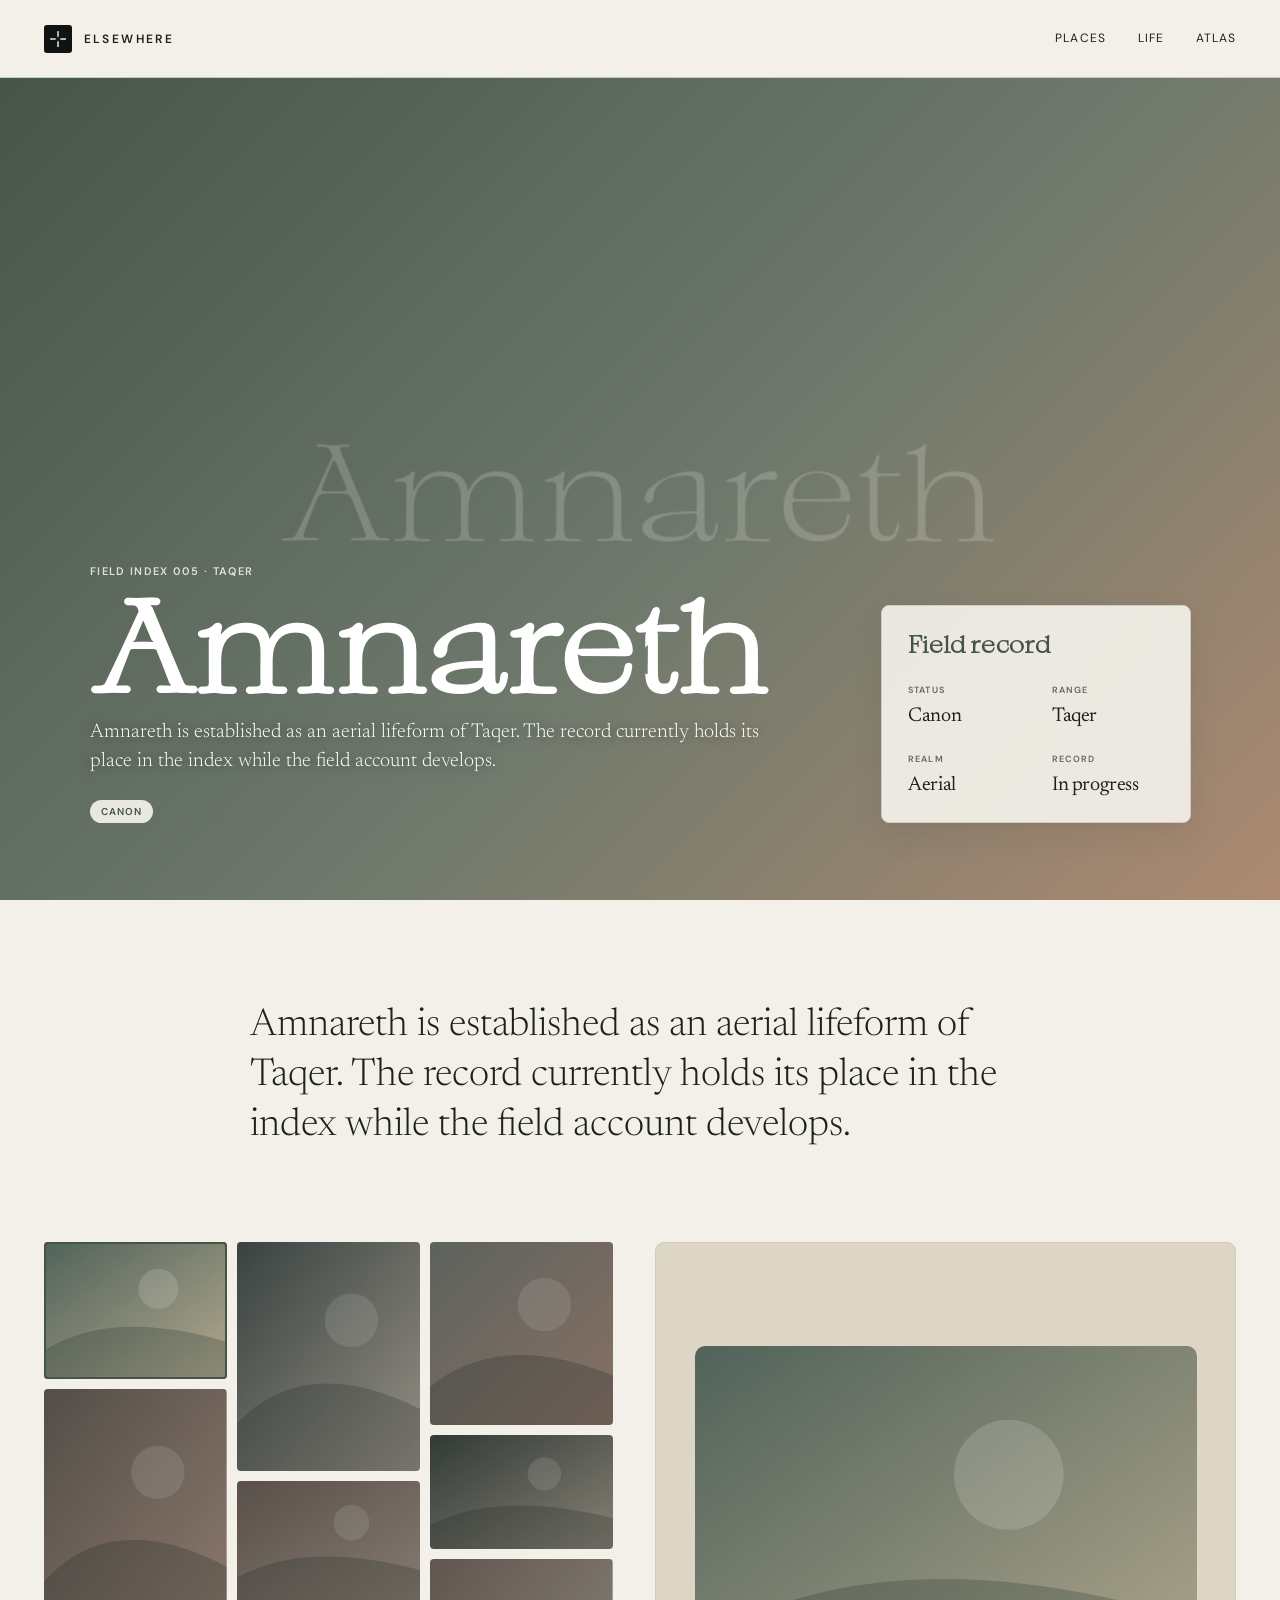
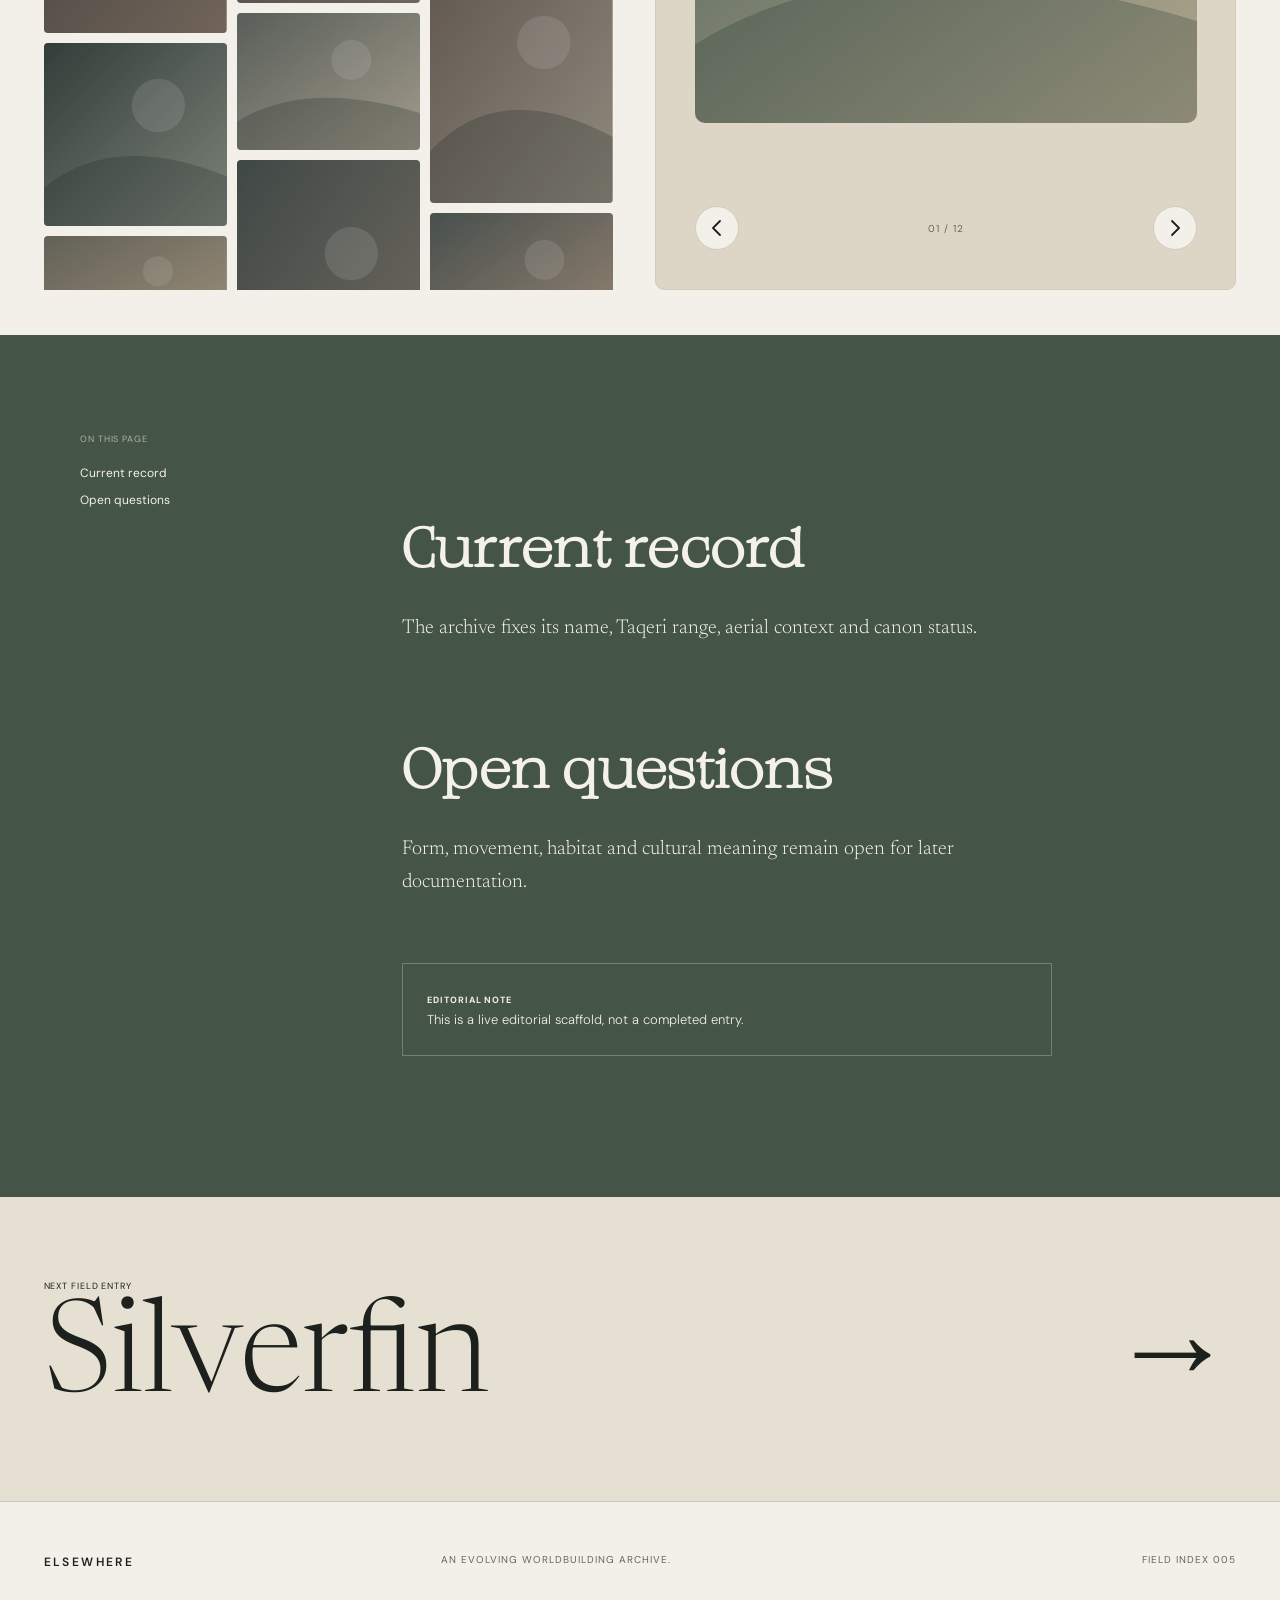
==== commit fde7d388: "Distinguish creature article sections" ====
--- a/articles/amnareth.html
+++ b/articles/amnareth.html
@@ -1 +1 @@
-<!doctype html><html lang="en"><head><meta charset="utf-8"><meta name="viewport" content="width=device-width, initial-scale=1"><meta name="description" content="Amnareth — a field entry from Elsewhere."><title>Amnareth — Elsewhere</title><link rel="stylesheet" href="../assets/styles.css?v=21"><script src="../assets/site.js?v=19" defer></script></head><body class="article-page"><header class="site-header"><a class="wordmark" href="../index.html" aria-label="Elsewhere home"><span class="wordmark-mark"><img src="../assets/images/elsewhere-coordinate-logo-dark.png" alt=""></span><span>Elsewhere</span></a><button class="menu-button" type="button" aria-expanded="false" aria-controls="site-nav">Explore</button><nav id="site-nav" aria-label="Primary navigation"><a href="../index.html#places">Places</a><a href="../index.html#life">Life</a><a href="../index.html#atlas">Atlas</a></nav></header><main><header class="article-hero"><div><p class="eyebrow">Field index 005 · Taqer</p><h1>Amnareth</h1><span class="record-status">Canon</span></div><dl class="article-facts"><div><dt>Status</dt><dd>Canon</dd></div><div><dt>Range</dt><dd>Taqer</dd></div><div><dt>Realm</dt><dd>Aerial</dd></div><div><dt>Record</dt><dd>In progress</dd></div></dl></header><figure class="article-lead article-lead--placeholder"><span>Amnareth</span></figure><article class="article-body"><aside class="article-toc"><p>On this page</p><a href="#record">Current record</a><a href="#open">Open questions</a></aside><div class="article-prose"><p class="lede">Amnareth is established as an aerial lifeform of Taqer. The record currently holds its place in the index while the field account develops.</p><h2 id="record">Current record</h2><p>The archive fixes its name, Taqeri range, aerial context and canon status.</p><h2 id="open">Open questions</h2><p>Form, movement, habitat and cultural meaning remain open for later documentation.</p><p class="editorial-note"><strong>Editorial note</strong><br>This is a live editorial scaffold, not a completed entry.</p></div></article><nav class="article-next" aria-label="Next article"><span>Next field entry</span><a href="silverfin.html">Silverfin <i>→</i></a></nav></main><footer><a class="wordmark" href="../index.html">Elsewhere</a><p>An evolving worldbuilding archive.</p><p>Field index 005</p></footer></body></html>
+<!doctype html><html lang="en"><head><meta charset="utf-8"><meta name="viewport" content="width=device-width, initial-scale=1"><meta name="description" content="Amnareth — a field entry from Elsewhere."><title>Amnareth — Elsewhere</title><link rel="stylesheet" href="../assets/styles.css?v=23"><script src="../assets/site.js?v=20" defer></script></head><body class="article-page"><header class="site-header"><a class="wordmark" href="../index.html" aria-label="Elsewhere home"><span class="wordmark-mark"><img src="../assets/images/elsewhere-coordinate-logo-dark.png" alt=""></span><span>Elsewhere</span></a><button class="menu-button" type="button" aria-expanded="false" aria-controls="site-nav">Explore</button><nav id="site-nav" aria-label="Primary navigation"><a href="../index.html#places">Places</a><a href="../index.html#life">Life</a><a href="../index.html#atlas">Atlas</a></nav></header><main><header class="article-hero"><div><p class="eyebrow">Field index 005 · Taqer</p><h1>Amnareth</h1><span class="record-status">Canon</span></div><dl class="article-facts"><div><dt>Status</dt><dd>Canon</dd></div><div><dt>Range</dt><dd>Taqer</dd></div><div><dt>Realm</dt><dd>Aerial</dd></div><div><dt>Record</dt><dd>In progress</dd></div></dl></header><figure class="article-lead article-lead--placeholder"><span>Amnareth</span></figure><article class="article-body"><aside class="article-toc"><p>On this page</p><a href="#record">Current record</a><a href="#open">Open questions</a></aside><div class="article-prose"><p class="lede">Amnareth is established as an aerial lifeform of Taqer. The record currently holds its place in the index while the field account develops.</p><h2 id="record">Current record</h2><p>The archive fixes its name, Taqeri range, aerial context and canon status.</p><h2 id="open">Open questions</h2><p>Form, movement, habitat and cultural meaning remain open for later documentation.</p><p class="editorial-note"><strong>Editorial note</strong><br>This is a live editorial scaffold, not a completed entry.</p></div></article><nav class="article-next" aria-label="Next article"><span>Next field entry</span><a href="silverfin.html">Silverfin <i>→</i></a></nav></main><footer><a class="wordmark" href="../index.html">Elsewhere</a><p>An evolving worldbuilding archive.</p><p>Field index 005</p></footer></body></html>
--- a/assets/styles.css
+++ b/assets/styles.css
@@ -79,7 +79,7 @@
 .feature-image img { width:100%; height:100%; object-fit:cover; object-position:center; filter:blur(var(--feature-image-blur,6px)); transform:scale(1.02); transform-origin:center; will-change:filter; }
 .feature-copy { padding:8vw 7vw; align-self:center; }
 .feature h2 { font-size:clamp(70px,8vw,130px); line-height:.8; margin:.35em 0 .2em; }
-.pronunciation { font:300 18px var(--serif); color:var(--muted); }
+.pronunciation { width:max-content; max-width:100%; padding:.45em .85em .5em; border-radius:999px; background:var(--muted); color:var(--warm-white); font:300 18px var(--serif); }
 .pronunciation span { padding:0 .4em; }
 .feature-copy > p:not(.eyebrow):not(.pronunciation) { font:300 21px/1.5 var(--serif); max-width:26em; }
 .index-list { border-top:1px solid var(--ink); }
@@ -127,7 +127,7 @@
 .article-introduction { position:relative; z-index:1; padding:8vw 3.4vw 2vw; background:var(--paper); }
 .article-introduction .lede { max-width:780px; margin:0 auto; text-align:left; font:300 clamp(28px,3vw,44px)/1.3 var(--serif); }
 .sr-only { position:absolute!important; width:1px!important; height:1px!important; padding:0!important; margin:-1px!important; overflow:hidden!important; clip:rect(0,0,0,0)!important; white-space:nowrap!important; border:0!important; }
-.article-gallery { position:relative; z-index:1; padding:6vw 3.4vw; background:var(--paper); }
+.article-gallery { position:relative; z-index:1; padding:5vw 3.4vw 3.5vw; background:var(--paper); }
 .gallery-browser { height:min(72vh,760px); min-height:520px; display:grid; grid-template-columns:minmax(0,1fr) minmax(0,1fr); gap:2.4vw; }
 .gallery-thumbnails { height:100%; padding-right:12px; overflow-x:hidden; overflow-y:auto; overscroll-behavior:contain; scrollbar-width:thin; scrollbar-color:var(--rule) transparent; }
 .gallery-thumbnails-inner { columns:3 120px; column-gap:10px; }
@@ -136,9 +136,9 @@
 .gallery-thumb[aria-pressed="false"] img { filter:saturate(.55) brightness(.84); }
 .gallery-thumb[aria-pressed="true"] { outline:2px solid var(--moss); outline-offset:-2px; }
 .gallery-thumb:hover img { filter:none; transform:scale(1.025); }
-.gallery-thumb:focus-visible,.gallery-stage figcaption button:focus-visible { outline:2px solid var(--ink); outline-offset:2px; }
+.gallery-thumb:focus-visible,.gallery-stage figcaption button:focus-visible,.gallery-stage-image:focus-visible,.gallery-lightbox-close:focus-visible { outline:2px solid var(--ink); outline-offset:2px; }
 .gallery-stage { min-width:0; height:100%; margin:0; padding:clamp(18px,3vw,42px); display:grid; grid-template-rows:minmax(0,1fr) auto; gap:18px; overflow:hidden; border:1px solid var(--cream-border); border-radius:9px; background:#ddd6c6; }
-.gallery-stage-image { min-height:0; display:flex; align-items:center; justify-content:center; overflow:hidden; }
+.gallery-stage-image { min-height:0; width:100%; padding:0; display:flex; align-items:center; justify-content:center; overflow:hidden; border:0; background:transparent; cursor:zoom-in; }
 .gallery-stage-image img { width:auto; height:auto; max-width:100%; max-height:100%; border-radius:10px; object-fit:contain; }
 .gallery-stage figcaption { min-width:0; width:100%; display:grid; grid-template-columns:1fr auto 1fr; align-items:center; font-size:10px; letter-spacing:.1em; text-transform:uppercase; }
 .gallery-position { justify-self:center; color:var(--muted); font-variant-numeric:tabular-nums; }
@@ -146,16 +146,24 @@
 .gallery-stage figcaption button:last-child { justify-self:end; }
 .gallery-stage figcaption button svg { width:24px; height:24px; display:block; fill:none; stroke:currentColor; stroke-width:1.8; stroke-linecap:round; stroke-linejoin:round; }
 .gallery-stage figcaption button:hover { background:var(--moss); color:#fff; }
-.article-body { position:relative; z-index:1; max-width:none; margin:0; padding:9vw max(3vw,calc((100vw - 1120px)/2)) 12vw; display:grid; grid-template-columns:220px minmax(0,650px); gap:8vw; background:var(--paper); }
+.gallery-lightbox { width:100vw; max-width:none; height:100dvh; max-height:none; margin:0; padding:clamp(28px,5vw,72px); place-items:center; overflow:hidden; border:0; background:rgba(10,13,11,.96); }
+.gallery-lightbox[open] { display:grid; }
+.gallery-lightbox::backdrop { background:rgba(10,13,11,.82); }
+.gallery-lightbox > img { width:auto; height:auto; max-width:100%; max-height:100%; border-radius:10px; object-fit:contain; }
+.gallery-lightbox-close { position:absolute; top:24px; right:24px; z-index:1; width:48px; height:48px; padding:0; display:grid; place-items:center; border:1px solid rgba(255,255,255,.35); border-radius:50%; background:rgba(10,13,11,.45); color:#fff; cursor:pointer; }
+.gallery-lightbox-close svg { width:24px; height:24px; fill:none; stroke:currentColor; stroke-width:1.6; stroke-linecap:round; }
+.gallery-lightbox-close:hover { background:#fff; color:var(--ink); }
+.article-body { position:relative; z-index:1; max-width:none; margin:0; padding:7vw max(3vw,calc((100vw - 1120px)/2)) 10vw; display:grid; grid-template-columns:220px minmax(0,650px); gap:8vw; background:var(--moss); color:var(--warm-white); }
 .article-toc { position:sticky; top:110px; align-self:start; display:flex; flex-direction:column; gap:.5rem; font-size:12px; }
-.article-toc p { text-transform:uppercase; letter-spacing:.1em; font-size:9px; color:var(--muted); }
+.article-toc p { text-transform:uppercase; letter-spacing:.1em; font-size:9px; color:rgba(244,241,232,.6); }
+.article-toc a { color:var(--warm-white); }
 .article-prose { font:300 20px/1.65 var(--serif); }
 .article-prose .lede { font-size:32px; line-height:1.35; }
-.article-prose h2 { font-size:55px; margin:1.4em 0 .25em; }
-.article-prose h3 { margin:2.2em 0 .35em; font:700 28px/1.1 var(--display); color:var(--moss); }
+.article-prose h2 { font-size:55px; margin:1.4em 0 .25em; color:var(--warm-white); }
+.article-prose h3 { margin:2.2em 0 .35em; font:700 28px/1.1 var(--display); color:var(--warm-white); }
 .article-prose ul { margin:1.2em 0 2em; padding-left:1.2em; }
 .article-prose li { margin:.45em 0; }
-.article-prose .pull-quote { margin:2.2em 0; padding-left:1.1em; border-left:1px solid var(--moss); font-size:32px; line-height:1.3; }
+.article-prose .pull-quote { margin:2.2em 0; padding-left:1.1em; border-left:1px solid rgba(244,241,232,.42); font-size:32px; line-height:1.3; }
 
 @media (prefers-reduced-motion:no-preference) {
   @view-transition { navigation:auto; }
@@ -179,8 +187,8 @@
   ::view-transition-group(orra-description),::view-transition-group(taqer-description),::view-transition-group(namarain-description) { animation-duration:.64s; animation-timing-function:cubic-bezier(.22,.72,.18,1); }
   ::view-transition-old(root),::view-transition-new(root) { animation-duration:.38s; }
 }
-.article-prose blockquote { margin:2.5em 0; padding:0 0 0 1.2em; border-left:1px solid var(--ink); font-size:36px; line-height:1.25; }
-.editorial-note { margin-top:4rem; padding:24px; border:1px solid var(--rule); font-family:var(--sans); font-size:13px; }
+.article-prose blockquote { margin:2.5em 0; padding:0 0 0 1.2em; border-left:1px solid rgba(244,241,232,.42); font-size:36px; line-height:1.25; }
+.editorial-note { margin-top:4rem; padding:24px; border:1px solid rgba(244,241,232,.28); font-family:var(--sans); font-size:13px; }
 .editorial-note strong { text-transform:uppercase; letter-spacing:.1em; font-size:9px; }
 .article-next { position:relative; z-index:1; padding:6vw 3.4vw; background:var(--cream); }
 .article-next > span { text-transform:uppercase; letter-spacing:.1em; font-size:9px; }
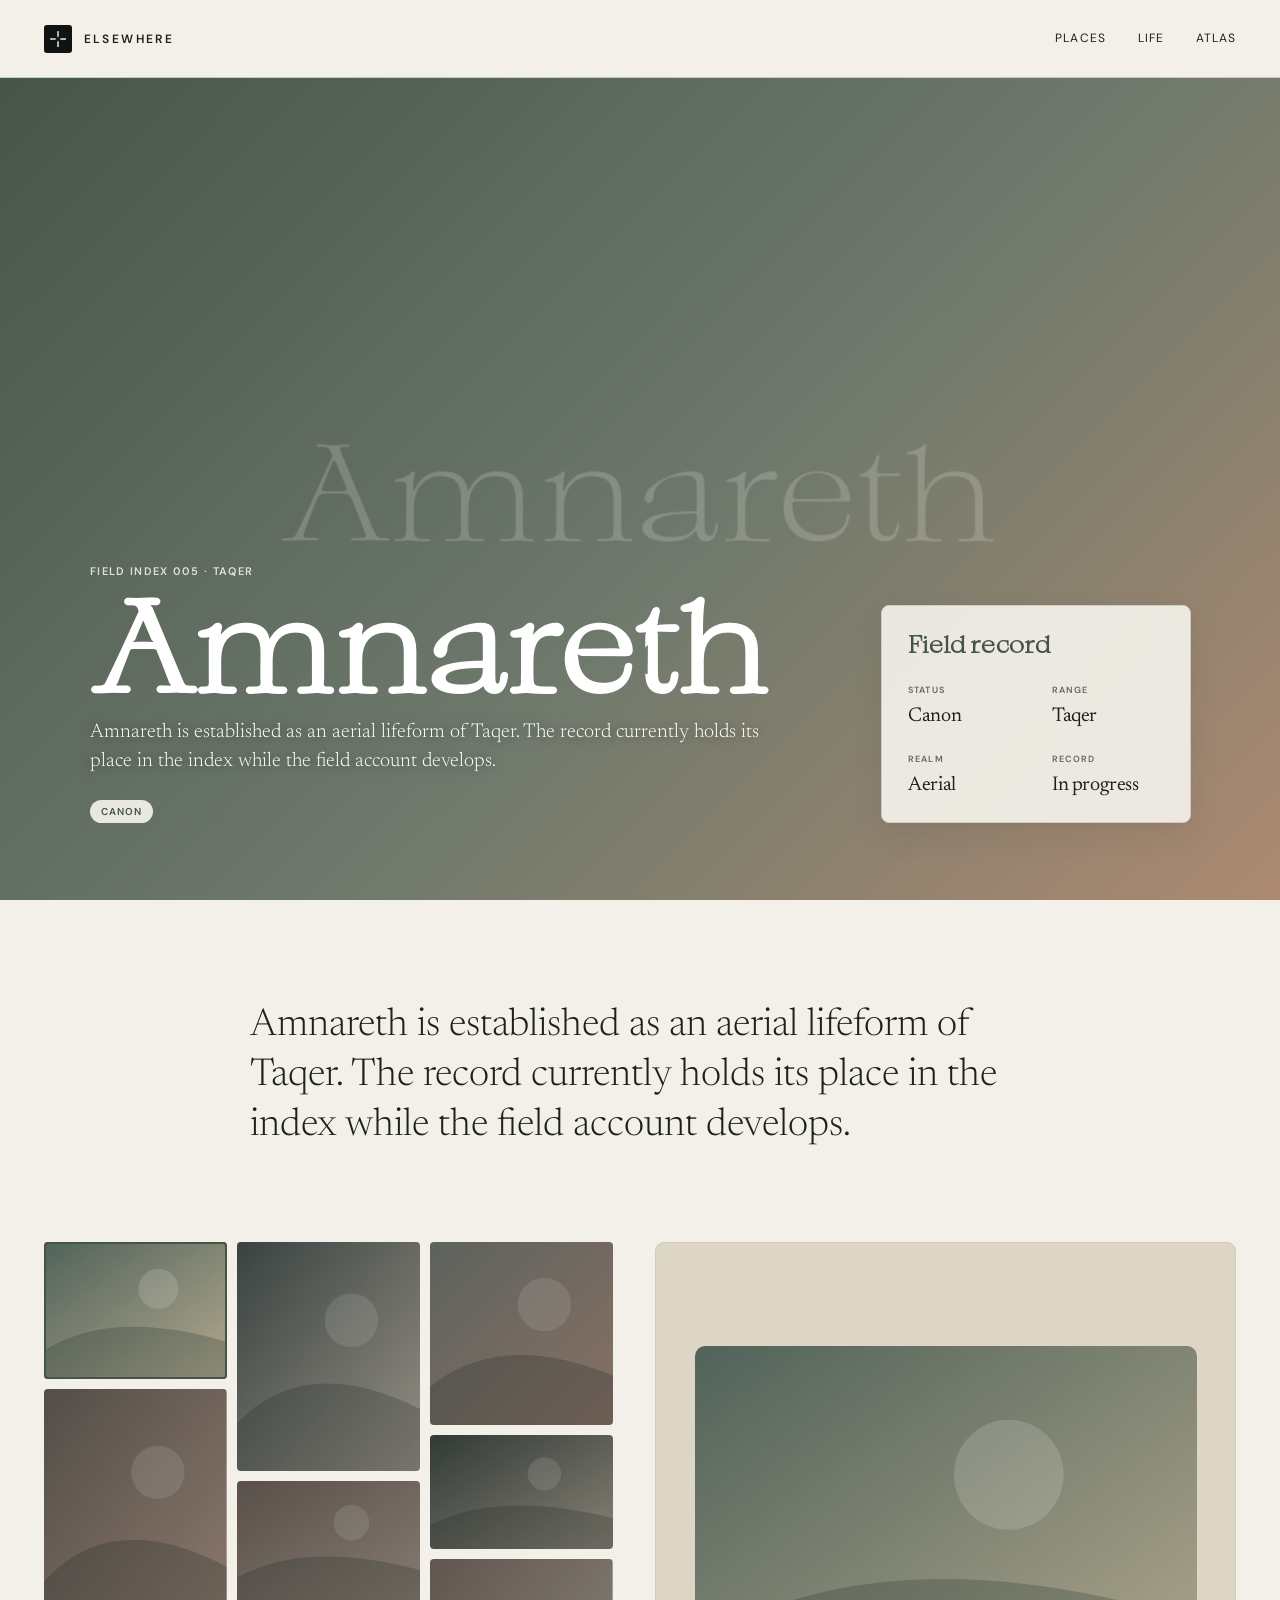
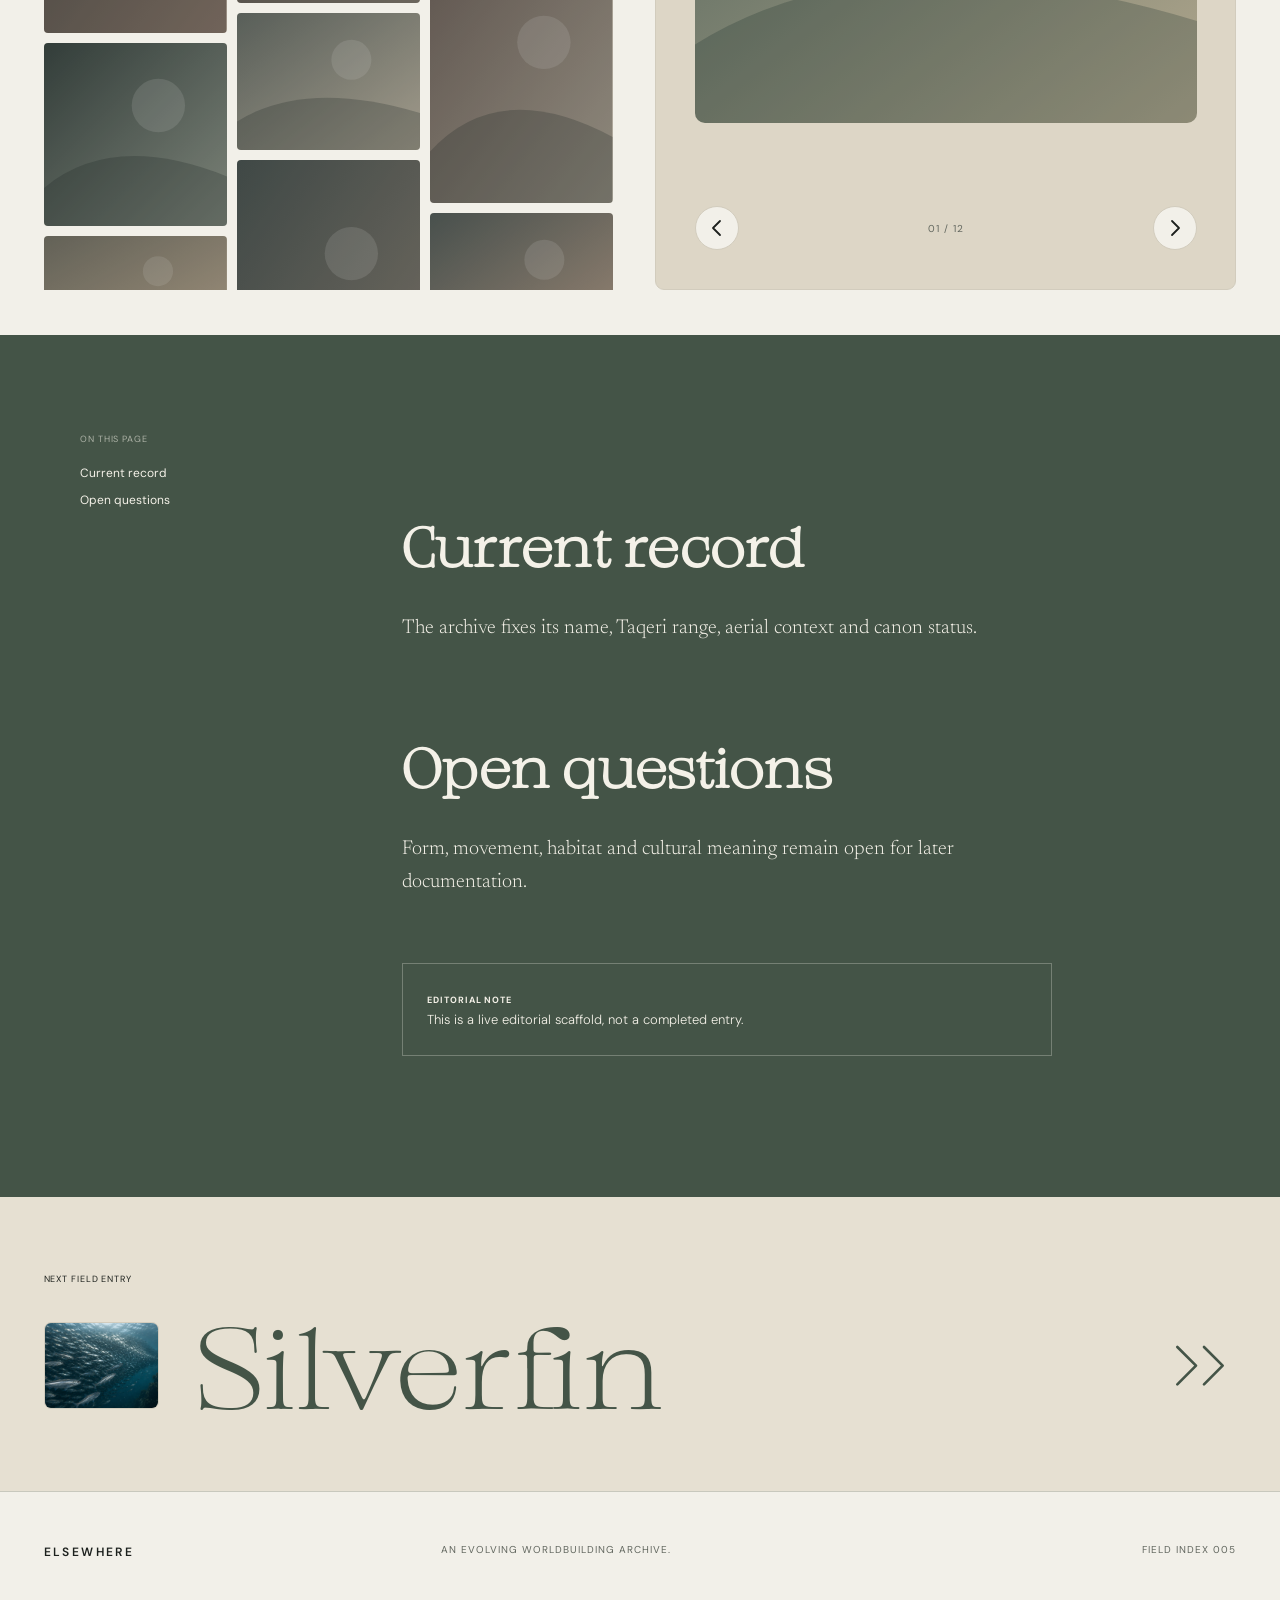
==== commit a7b41761: "Redesign next field entry cards" ====
--- a/articles/amnareth.html
+++ b/articles/amnareth.html
@@ -1 +1 @@
-<!doctype html><html lang="en"><head><meta charset="utf-8"><meta name="viewport" content="width=device-width, initial-scale=1"><meta name="description" content="Amnareth — a field entry from Elsewhere."><title>Amnareth — Elsewhere</title><link rel="stylesheet" href="../assets/styles.css?v=23"><script src="../assets/site.js?v=20" defer></script></head><body class="article-page"><header class="site-header"><a class="wordmark" href="../index.html" aria-label="Elsewhere home"><span class="wordmark-mark"><img src="../assets/images/elsewhere-coordinate-logo-dark.png" alt=""></span><span>Elsewhere</span></a><button class="menu-button" type="button" aria-expanded="false" aria-controls="site-nav">Explore</button><nav id="site-nav" aria-label="Primary navigation"><a href="../index.html#places">Places</a><a href="../index.html#life">Life</a><a href="../index.html#atlas">Atlas</a></nav></header><main><header class="article-hero"><div><p class="eyebrow">Field index 005 · Taqer</p><h1>Amnareth</h1><span class="record-status">Canon</span></div><dl class="article-facts"><div><dt>Status</dt><dd>Canon</dd></div><div><dt>Range</dt><dd>Taqer</dd></div><div><dt>Realm</dt><dd>Aerial</dd></div><div><dt>Record</dt><dd>In progress</dd></div></dl></header><figure class="article-lead article-lead--placeholder"><span>Amnareth</span></figure><article class="article-body"><aside class="article-toc"><p>On this page</p><a href="#record">Current record</a><a href="#open">Open questions</a></aside><div class="article-prose"><p class="lede">Amnareth is established as an aerial lifeform of Taqer. The record currently holds its place in the index while the field account develops.</p><h2 id="record">Current record</h2><p>The archive fixes its name, Taqeri range, aerial context and canon status.</p><h2 id="open">Open questions</h2><p>Form, movement, habitat and cultural meaning remain open for later documentation.</p><p class="editorial-note"><strong>Editorial note</strong><br>This is a live editorial scaffold, not a completed entry.</p></div></article><nav class="article-next" aria-label="Next article"><span>Next field entry</span><a href="silverfin.html">Silverfin <i>→</i></a></nav></main><footer><a class="wordmark" href="../index.html">Elsewhere</a><p>An evolving worldbuilding archive.</p><p>Field index 005</p></footer></body></html>
+<!doctype html><html lang="en"><head><meta charset="utf-8"><meta name="viewport" content="width=device-width, initial-scale=1"><meta name="description" content="Amnareth — a field entry from Elsewhere."><title>Amnareth — Elsewhere</title><link rel="stylesheet" href="../assets/styles.css?v=24"><script src="../assets/site.js?v=20" defer></script></head><body class="article-page"><header class="site-header"><a class="wordmark" href="../index.html" aria-label="Elsewhere home"><span class="wordmark-mark"><img src="../assets/images/elsewhere-coordinate-logo-dark.png" alt=""></span><span>Elsewhere</span></a><button class="menu-button" type="button" aria-expanded="false" aria-controls="site-nav">Explore</button><nav id="site-nav" aria-label="Primary navigation"><a href="../index.html#places">Places</a><a href="../index.html#life">Life</a><a href="../index.html#atlas">Atlas</a></nav></header><main><header class="article-hero"><div><p class="eyebrow">Field index 005 · Taqer</p><h1>Amnareth</h1><span class="record-status">Canon</span></div><dl class="article-facts"><div><dt>Status</dt><dd>Canon</dd></div><div><dt>Range</dt><dd>Taqer</dd></div><div><dt>Realm</dt><dd>Aerial</dd></div><div><dt>Record</dt><dd>In progress</dd></div></dl></header><figure class="article-lead article-lead--placeholder"><span>Amnareth</span></figure><article class="article-body"><aside class="article-toc"><p>On this page</p><a href="#record">Current record</a><a href="#open">Open questions</a></aside><div class="article-prose"><p class="lede">Amnareth is established as an aerial lifeform of Taqer. The record currently holds its place in the index while the field account develops.</p><h2 id="record">Current record</h2><p>The archive fixes its name, Taqeri range, aerial context and canon status.</p><h2 id="open">Open questions</h2><p>Form, movement, habitat and cultural meaning remain open for later documentation.</p><p class="editorial-note"><strong>Editorial note</strong><br>This is a live editorial scaffold, not a completed entry.</p></div></article><nav class="article-next" aria-label="Next article"><span>Next field entry</span><a href="silverfin.html"><span class="article-next-thumb"><img src="../assets/images/silverfin-shoal.webp" alt=""></span><strong>Silverfin</strong><i aria-hidden="true"><svg viewBox="0 0 48 40"><path d="m4 6 14 14L4 34M24 6l14 14-14 14"/></svg></i></a></nav></main><footer><a class="wordmark" href="../index.html">Elsewhere</a><p>An evolving worldbuilding archive.</p><p>Field index 005</p></footer></body></html>
--- a/assets/styles.css
+++ b/assets/styles.css
@@ -191,9 +191,16 @@
 .editorial-note { margin-top:4rem; padding:24px; border:1px solid rgba(244,241,232,.28); font-family:var(--sans); font-size:13px; }
 .editorial-note strong { text-transform:uppercase; letter-spacing:.1em; font-size:9px; }
 .article-next { position:relative; z-index:1; padding:6vw 3.4vw; background:var(--cream); }
-.article-next > span { text-transform:uppercase; letter-spacing:.1em; font-size:9px; }
-.article-next a { display:flex; justify-content:space-between; font:300 clamp(60px,10vw,140px)/1 var(--serif); }
-.article-next i { font-style:normal; }
+.article-next > span { display:block; margin-bottom:clamp(20px,2.3vw,34px); text-transform:uppercase; letter-spacing:.1em; font-size:9px; }
+.article-next a { display:grid; grid-template-columns:clamp(76px,9vw,132px) minmax(0,1fr) auto; align-items:center; gap:clamp(20px,3vw,48px); }
+.article-next-thumb { width:100%; aspect-ratio:4/3; overflow:hidden; border:1px solid var(--cream-border); border-radius:7px; background:var(--paper); }
+.article-next-thumb img { width:100%; height:100%; object-fit:cover; transition:transform .45s cubic-bezier(.22,.61,.36,1); }
+.article-next-thumb--placeholder { background:linear-gradient(145deg,var(--moss),#899286); }
+.article-next strong { min-width:0; color:var(--moss); font:400 clamp(54px,9vw,132px)/.85 var(--display); }
+.article-next i { width:clamp(42px,5vw,72px); color:var(--moss); font-style:normal; }
+.article-next i svg { width:100%; height:auto; display:block; fill:none; stroke:currentColor; stroke-width:2; stroke-linecap:round; stroke-linejoin:round; transition:transform .3s ease; }
+.article-next a:hover .article-next-thumb img { transform:scale(1.055); }
+.article-next a:hover i svg { transform:translateX(8px); }
 .region-hero { position:sticky; top:78px; z-index:0; height:calc(100vh - 78px); min-height:calc(100vh - 78px); margin:0; overflow:hidden; background:var(--moss); color:var(--warm-white); }
 .region-hero img { position:absolute; inset:0; filter:brightness(.62) saturate(.84) blur(var(--region-image-blur,0px)); transform:translate3d(0,var(--region-image-y,0),0) scale(1.06); transform-origin:center; will-change:transform,filter; }
 .region-hero-copy { position:absolute; inset:auto 8vw 8vw; z-index:1; max-width:950px; color:#fff; transform:translate3d(0,var(--region-text-y,0),0); will-change:transform; }
